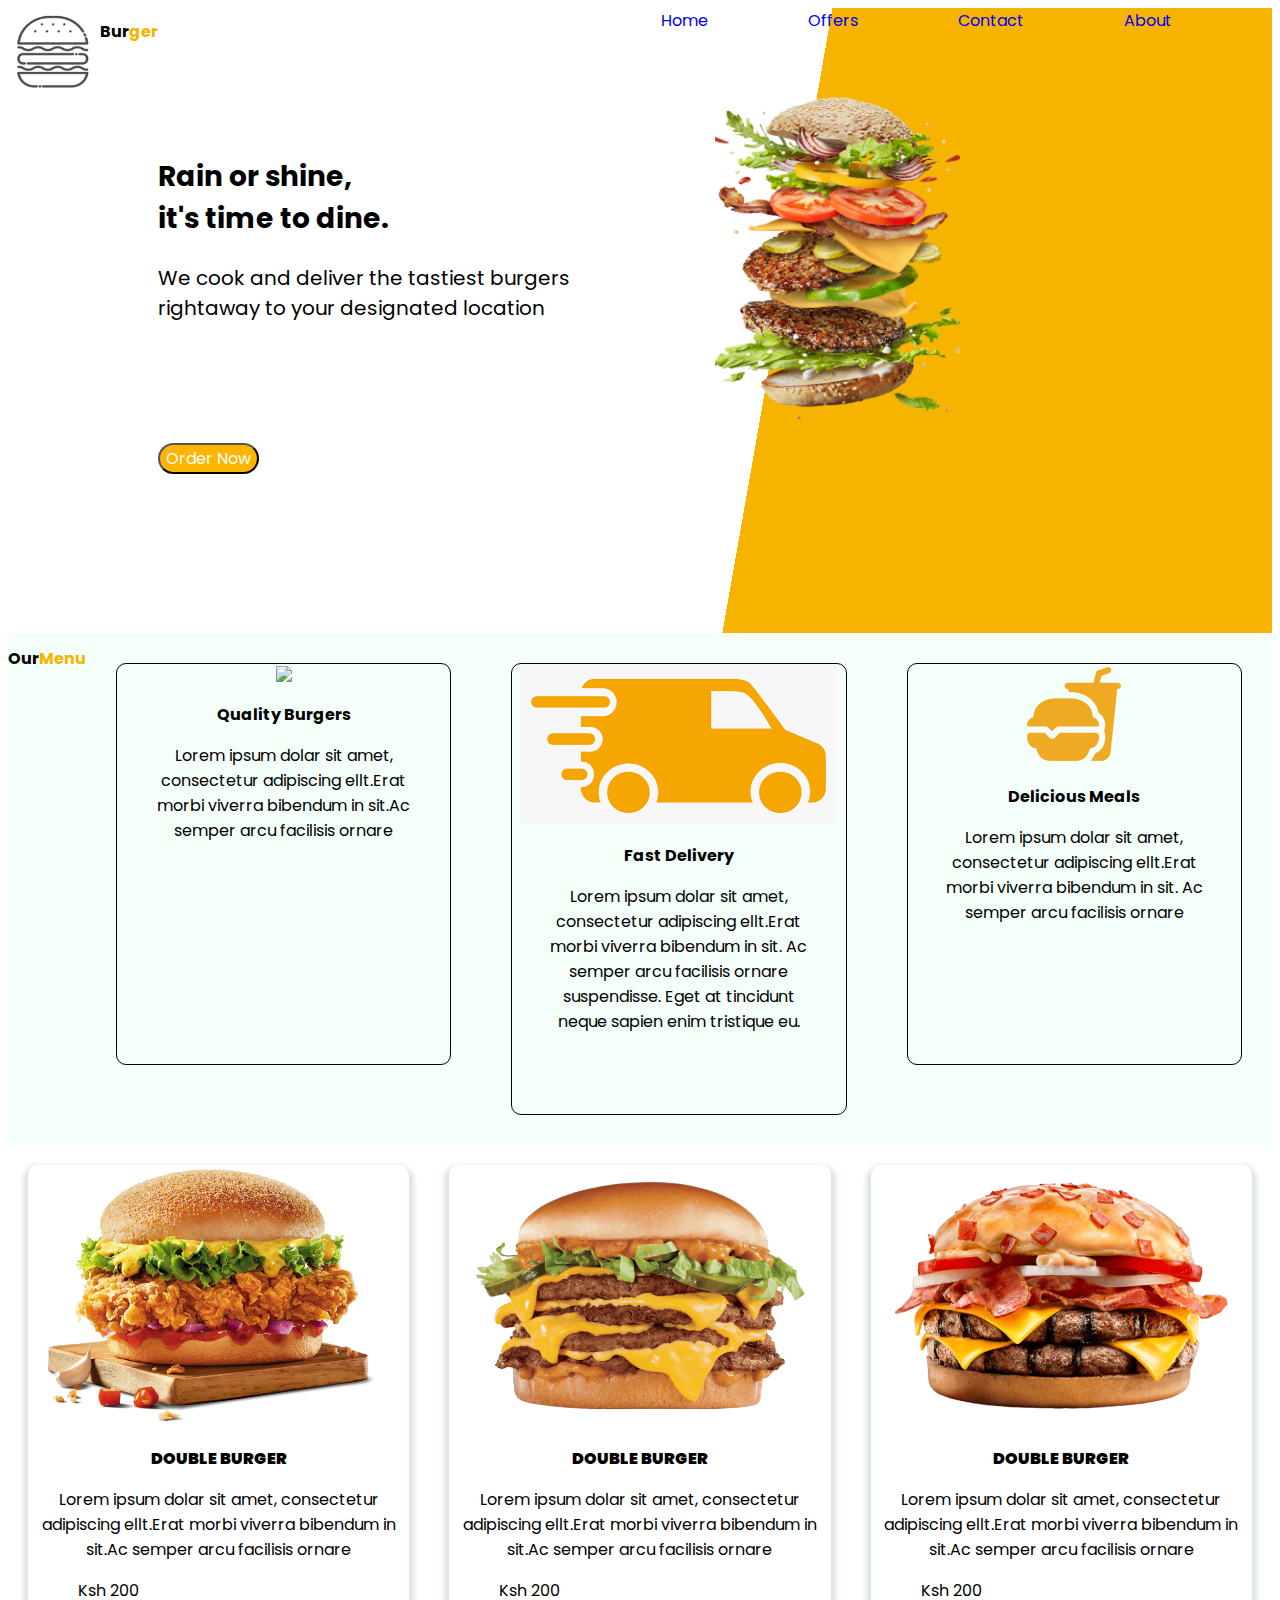
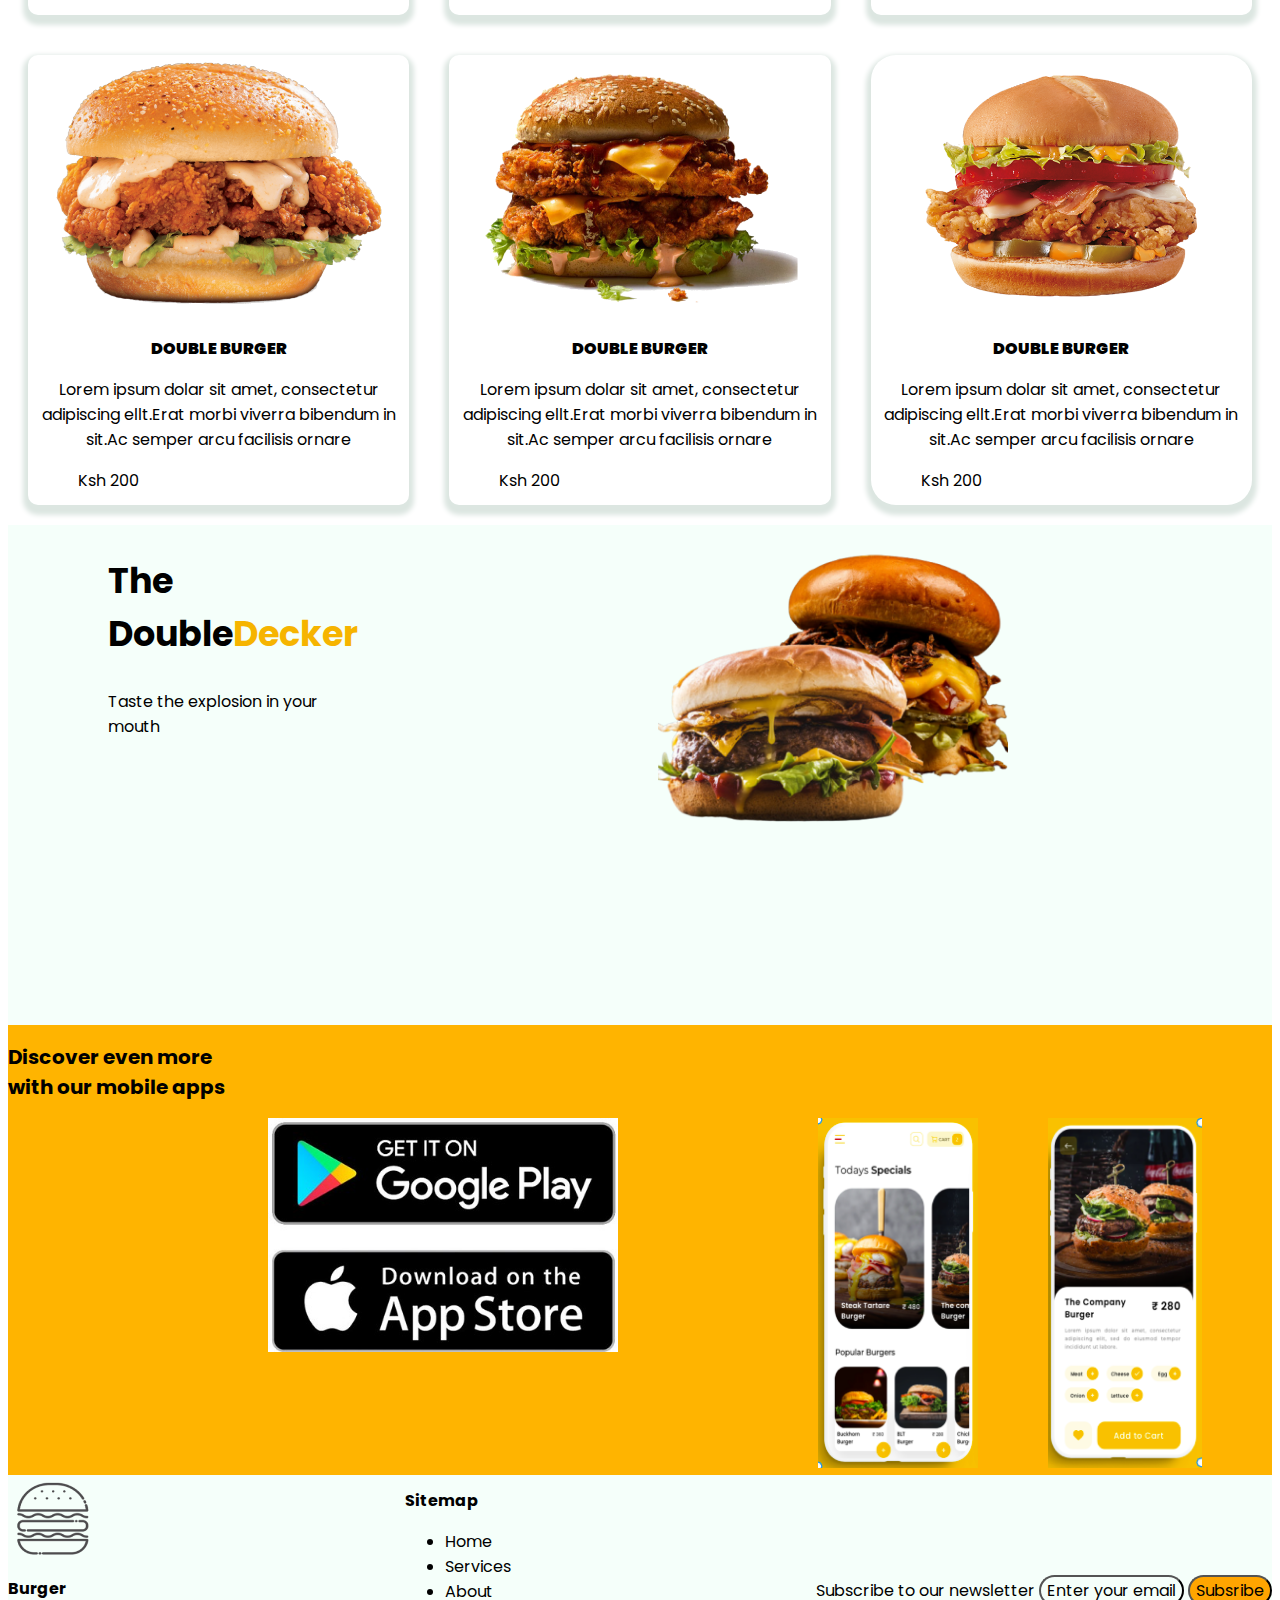
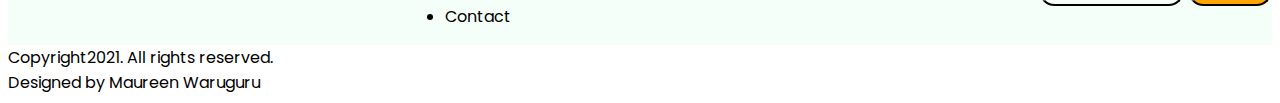
==== index.html @ 35b1e0d3 ""add staged changes"" ====
<!DOCTYPE html>
<html lang="en">
<head>
    <meta charset="UTF-8">
    <meta http-equiv="X-UA-Compatible" content="IE=edge">
    <meta name="viewport" content="width=device-width, initial-scale=1.0">
    <title>Burger Palace</title>
</head>
<body>
    <div class="color">
<header>
    <link rel="stylesheet" type="text/css" href="burgerplace.css">
<div class="logo">
<img src="logo.png">
<h1 class="edittext6">Bur<span class=class="edittext6" style="color: #F6B400;">ger</span></h1>
</h1>
</div>
<div class="navbar">
            <a href="#">Home</a>
            <a href="#">Offers</a> 
            <a href="#">Contact</a>
            <a href="#">About</a>
            </div>
        </header>
        <br>
        <div class="parent">
                <div class="first-child ";>
               <h2 class="edittext2"> Rain or shine,<br>it's time to dine.</h2>
            <p class="edittext3">
                We cook and deliver the tastiest burgers
                <br>
                rightaway to your designated location
            </p>
            <button class="Order1"><span style="color:white">Order Now</span></button>
        </div>
        <div class="burg1">
            <img src="[CITYPNG 1.png">
        </div>
    </div>
    </div>
        <!-- second section -->
        <div class="box">
            <div class="he1">
            <h2>Our<span style="color: #F6B400;">Menu</span>
                <h2 class="edittext6"></h2>
            </h2>
        </div>
            <div class="box1">
                <img src="inverted.png"
                width:50px>
                <h2>Quality Burgers</h2>
                <p>
                    Lorem ipsum dolar sit amet,<br>
                    consectetur adipiscing ellt.Erat<br>
                    morbi viverra bibendum in sit.Ac<br>
                    semper arcu facilisis ornare
                </p>
            </div>
            <div class="box2">
                <img src="van.png"
                max-width:50px>
                <h2>Fast Delivery</h2>
                <p>
                    Lorem ipsum dolar sit amet,<br>
                    consectetur adipiscing ellt.Erat<br>
                    morbi viverra bibendum in sit. Ac <br>
                    semper arcu facilisis ornare<br>
                    suspendisse. Eget at tincidunt<br>
                    neque sapien enim tristique eu.
                </p>
            </div>
            <div class="box3">
                <img src="fast food real.png">
                <h2>Delicious Meals</h2>
                <p>
                    Lorem ipsum dolar sit amet,<br>
                    consectetur adipiscing ellt.Erat<br>
                    morbi viverra bibendum in sit. Ac<br>
                    semper arcu facilisis ornare
                </p>
            </div>
        </div>
        <!-- menu -->
        <div class="first3">
            <div id="b1">
                <img src="SeekPng 2.png">
                <h2><strong>DOUBLE BURGER</strong></h2>
                <p>
                    Lorem ipsum dolar sit amet,
                    consectetur adipiscing ellt.Erat
                    morbi viverra bibendum in sit.Ac 
                    semper arcu facilisis ornare
                </p>
                <div class="desc1">
                    Ksh 200
                </div>
                <div class="desci1">
                </div>
            </div>
        <div id="b2">
            <img src="SeekPng 1.png">
            <h2><strong>DOUBLE BURGER</strong></h2>
            <p>
                Lorem ipsum dolar sit amet,
                consectetur adipiscing ellt.Erat
                morbi viverra bibendum in sit.Ac 
                semper arcu facilisis ornare
            </p>
            <div class="desc1">
                Ksh 200
            </div>
            <div class="desci1">
            </div>
        </div>
        <div id="b3">
            <img src="SeekPng 3.png">
            <h2><strong>DOUBLE BURGER</strong></h2>
            <p>
                Lorem ipsum dolar sit amet,
                    consectetur adipiscing ellt.Erat
                    morbi viverra bibendum in sit.Ac 
                    semper arcu facilisis ornare
            </p>
            <div class="desc1">
                Ksh 200
            </div>
            <div class="desci1">
            </div>
        </div>
        </div>
        <div class="last3">
        <div id="b4">
            <img src="SeekPng 4.png">
            <h2><strong>DOUBLE BURGER</strong></h2>
            <p>
                Lorem ipsum dolar sit amet,
                    consectetur adipiscing ellt.Erat
                    morbi viverra bibendum in sit.Ac 
                    semper arcu facilisis ornare
            </p>
            <div class="desc1">
                Ksh 200
            </div>
            <div class="desci1">
            </div>
        </div>
        <div id="b5">
            <!-- double decker -->
            <img src="SeekPng 5.png">
            <h2><strong>DOUBLE BURGER</strong></h2>
            <p>
                Lorem ipsum dolar sit amet,
                    consectetur adipiscing ellt.Erat
                    morbi viverra bibendum in sit.Ac 
                    semper arcu facilisis ornare
            </p>
            <div class="desc1">
                Ksh 200
            </div>
            <div class="desci1">
            </div>
        </div>
        <div id="b6">
            <img src="SeekPng 6.png">
            <h2><strong>DOUBLE BURGER</strong></h2>
            <p>
                Lorem ipsum dolar sit amet,
                    consectetur adipiscing ellt.Erat
                    morbi viverra bibendum in sit.Ac 
                    semper arcu facilisis ornare
            </p>
            <div class="desc1">
                Ksh 200
            </div>
            <div class="desci1">
            </div>
        </div>
        </div>
        <div class="menu2">
            <div class="text5">
            <h2 class="edittext">The Double<span class="edittext"style="color:#F6B400">Decker</span></h2>
            <p>
                Taste the explosion in your mouth
                
            </p>
        </div>
            <div class="dburg">
            <img src="double burger.png">
        </div>
        </div>
        <!-- socialmedia -->
        <div class="smedia">
            <div class="text1">
                <h2 class="edittext4">Discover even more 
            <br> 
                with our mobile apps
            </h2class>
        </div>
        <div class="photos">
            <div id="app1">
            <img src="appstore.jpg">
            </div>
            <div id="mobile1">
            <img src="mobile1.png">
        </div>
        <div id="mobile2">
            <img src="mobile2.png">
        </div>
        </div>
        </div>
        <div class="information">
            <div class="logom">
                    <img src="logo.png">
                    <h2>Bur<span>ger</span></h2>
                </div>
                    <div class=Sitemap>
                    <h2>Sitemap</h2>
                    <ul>
                    <li>Home</li>
                    <li>Services</li>
                    <li>About</li>
                    <li>Contact</li>
                </ul>
            </div>
            <div class="letter">
                Subscribe to our newsletter
                    <button style="background-color:inherit;"> Enter your email</button>
                    <button style="background-color: orange;"> Subsribe</button>
                </a>
            </div>
        </div>
        <footer>
            <div class="footer">
            <div class="copy">
                <p1>  Copyright2021. All rights reserved.</p1></div>
                <div class="name"> Designed by Maureen Waruguru</div>
            </div>       
        </footer>
        </body>
</html>
---- burgerplace.css ----
@import url('https://fonts.googleapis.com/css2?family=Poppins:wght@300;400&display=swap');
*{
    font-family: 'Poppins', sans-serif;
    font-size: medium;
    @media screen {
        min-width: 800pxstaged changes;
        
    }
}
.color{
    background:linear-gradient(100deg,white 60%,#F6B400 50%);
}
.logo{
    float:left;
    display:flex;
}
.navbar{
    display: flex;
    float: right;
}
.navbar a{
    margin-right: 100px;
    text-decoration: none;
}
.parent{
display: flex;
height: 600px;
}
.first-child{
    float:left;
    padding-top: 100px;
    width:50%;
    clear: both;
}
.burg1{
    float: right;
    clear:both;
    height: 300px;
    padding-top: 50px;
}
img{
        max-height: 350px;
        max-width: 350px;
}
button{
    border-radius: 25px;
    background-color: #FFB400;
    align-self: flex-end;
    margin-top: 100px;
}
.box{
    width:100%;
    display:flex;
    text-align: center;
    float: left;
    background-color: #f5fffa;
    height: auto;
    justify-content: center;
    justify-content: space-between;
}
.he1{
    justify-content: center;
}
.box1{
    margin: 30px;
    width:350px;
    height:400px;
    align-items: center;
    justify-content: center;
    border-radius: 10px;
    border-width: thin;
    border-style: solid;
}
.box2{
    margin: 30px;
    width:350px;
    height:450px;
    align-items: center;
    justify-content: center;
    border-radius: 10px;
    border-width: thin;
    border-style: solid;
}
.box3{
    margin: 30px;
    width:350px;
    height:400px;
    align-items: center;
    justify-content: center;
    border-radius: 10px;
    border-width: thin;
    border-style: solid;
}
.first3{
    display: flex;
    float:left;
}
.desc1{
    float: left;
    padding-left:50px;
}
#b1{
    text-align: center;
    margin:20px;
    width:33.33%;
    height:450px;
    align-items: center;
    border-radius: 10px;
    box-shadow: 0px 5px 5px 5px #dce6e1; 
}
#b2{
    text-align: center;
    margin:20px;
    width:33.33%;
    height:450px;
    align-items: center;
    border-radius: 10px;
    box-shadow: 0px 5px 5px 5px #dce6e1; 
}
#b3{
    text-align: center;
    margin:20px;
    width:33.33%;
    height:450px;
    align-items: center;
    border-radius: 10px;
    box-shadow: 0px 5px 5px 5px #dce6e1; 
}
.last3{
    display: flex;
    float:left;
}
#b4{
    text-align: center;
    margin:20px;
    width:33.33%;
    height:450px;
    align-items: center;
    border-radius: 10px;
    box-shadow: 0px 5px 5px 5px #dce6e1; 
}
#b5{
    text-align: center;
    margin:20px;
    width:33.33%;
    height:450px;
    align-items: center;
    border-radius: 10px;
    box-shadow: 0px 5px 5px 5px #dce6e1; 
}
#b6{
    text-align: center;
    margin:20px;
    width:33.33%;
    height: 450px;
    align-items: center;
    border-radius: 25px;
    box-shadow: 0px 5px 5px 5px #dce6e1; 
}
.menu2{
background-color: #f5fffa;
padding-right: 100%;
display: flex;
height:500px;
}
.text5{
    display: block;
    float:left;
    padding-left: 100px;
}
.dburg{
    float:right;
    padding-left: 300px;
}
.smedia{
    font-weight: bolder;
    background-color: #FFB400;
    float:left;
    width: 100%;
}
.text1{
    width:100%;
}
.photos{
    float:right;
    padding-left: 100px;
    display:flex;
}
#mobile1{
    padding-right: 70px;
    padding-left: 200px;
}
#mobile2{
    padding-right: 70px;
}
.information{
    display: flex;
    width:100%;
    justify-content:space-between;
    background-color: #f5fffa;
}
.copy{
    flex-flow: row;
    justify-content:space-between;
}
.edittext{
    font-size: 35px;

}
.edittext2{
    font-size: 28px;

}
.edittext3{
    font-size: 20px;

}
.edittext4{
    font-size:20px;
    text-align: justify;
}
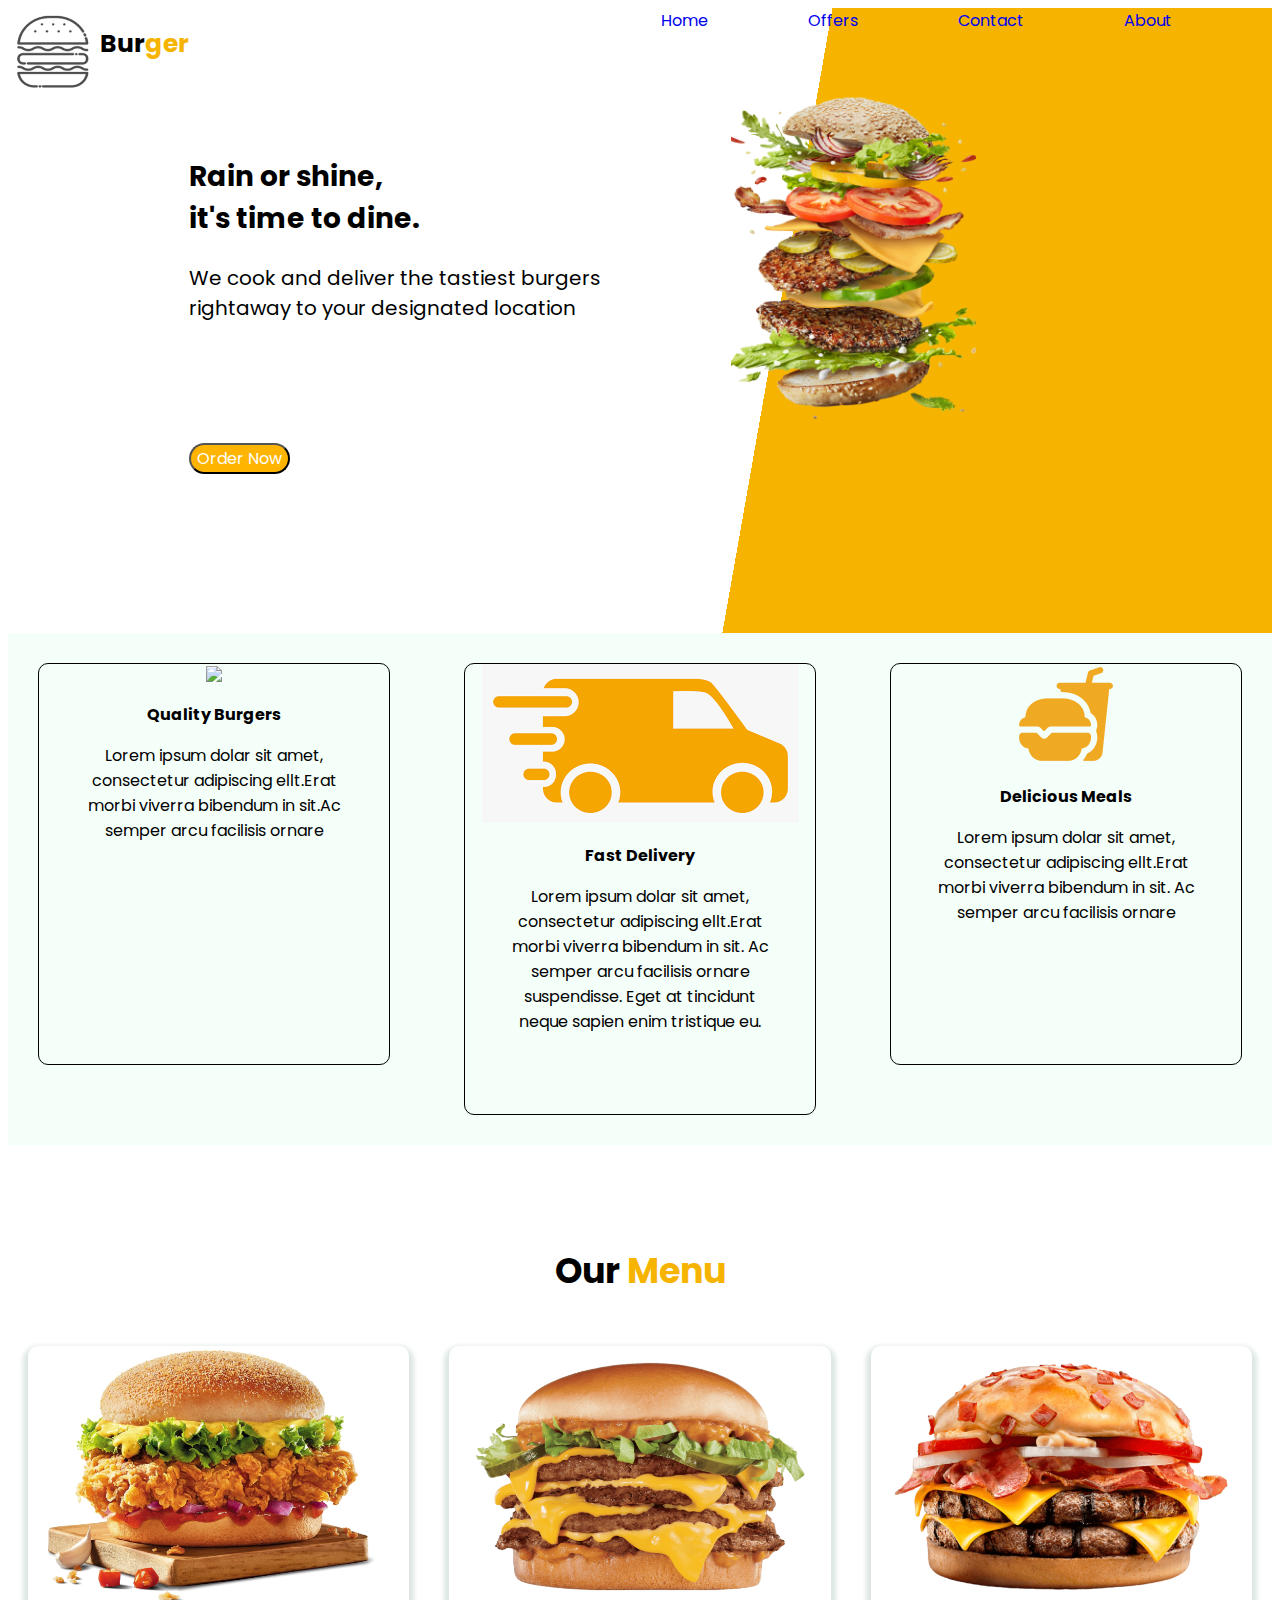
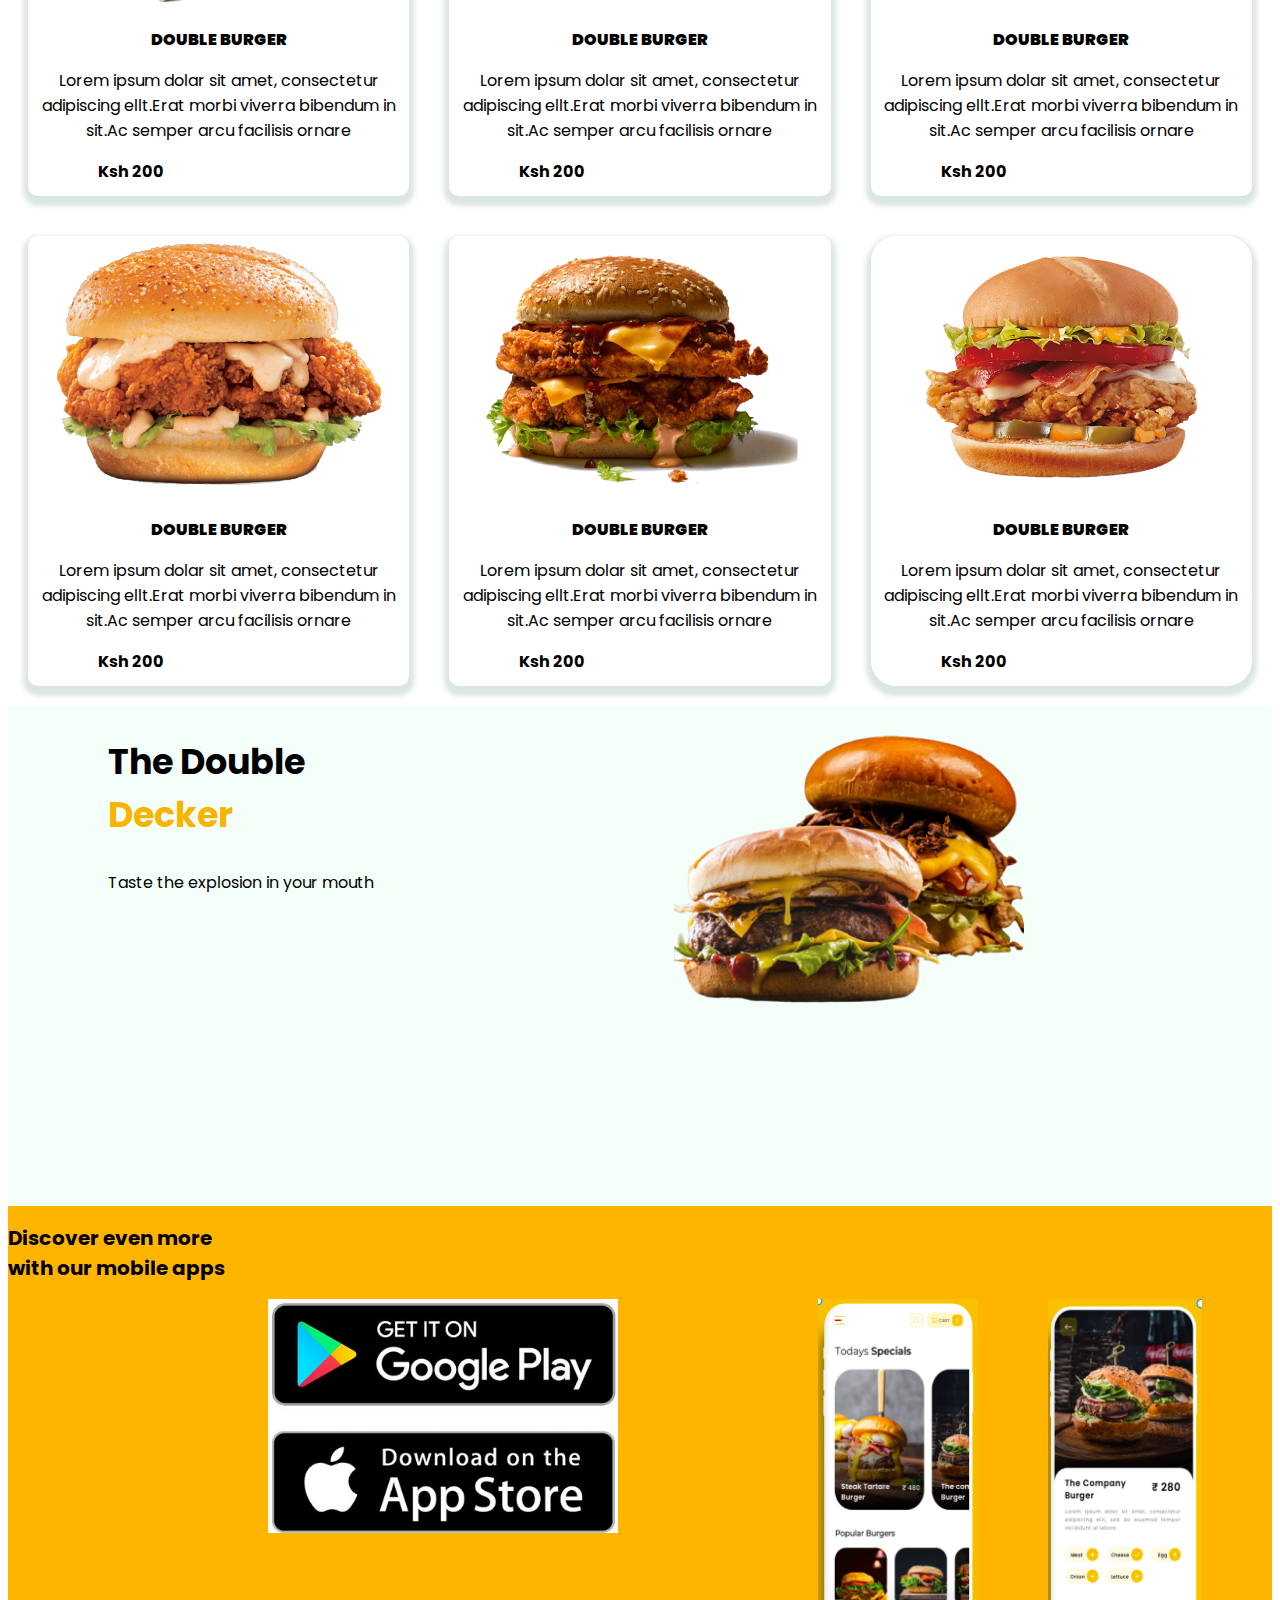
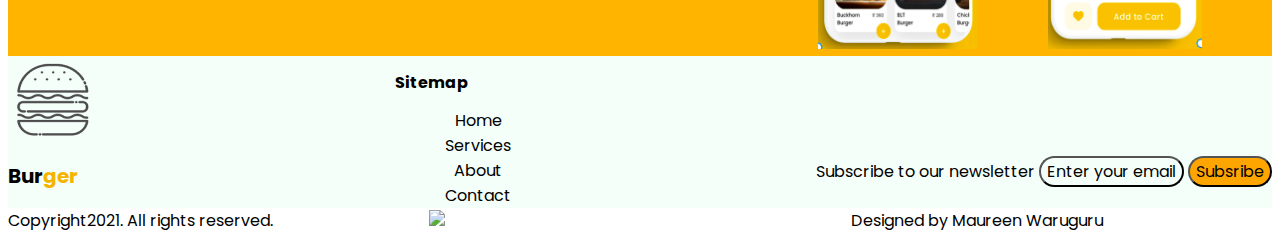
==== commit 67d1d8c7: ""add staged changes on index.html"" ====
--- a/index.html
+++ b/index.html
@@ -12,8 +12,7 @@
     <link rel="stylesheet" type="text/css" href="burgerplace.css">
 <div class="logo">
 <img src="logo.png">
-<h1 class="edittext6">Bur<span class=class="edittext6" style="color: #F6B400;">ger</span></h1>
-</h1>
+<h1 class = "edittext5">Bur<span class="edittext5" style="color: #F6B400;">ger</span></i></h1>
 </div>
 <div class="navbar">
             <a href="#">Home</a>
@@ -40,11 +39,6 @@
     </div>
         <!-- second section -->
         <div class="box">
-            <div class="he1">
-            <h2>Our<span style="color: #F6B400;">Menu</span>
-                <h2 class="edittext6"></h2>
-            </h2>
-        </div>
             <div class="box1">
                 <img src="inverted.png"
                 width:50px>
@@ -81,6 +75,10 @@
             </div>
         </div>
         <!-- menu -->
+        <div class="menu10">
+        <div class="he1">
+            <h2 class="edittext">Our<span class="edittext" style="color: #F6B400;"> Menu </span></h2>
+        </div>
         <div class="first3">
             <div id="b1">
                 <img src="SeekPng 2.png">
@@ -91,9 +89,7 @@
                     morbi viverra bibendum in sit.Ac 
                     semper arcu facilisis ornare
                 </p>
-                <div class="desc1">
-                    Ksh 200
-                </div>
+                <div class="desc1"><strong>Ksh  200</strong></div>
                 <div class="desci1">
                 </div>
             </div>
@@ -106,9 +102,7 @@
                 morbi viverra bibendum in sit.Ac 
                 semper arcu facilisis ornare
             </p>
-            <div class="desc1">
-                Ksh 200
-            </div>
+            <div class="desc1"><strong>Ksh  200</strong></div>
             <div class="desci1">
             </div>
         </div>
@@ -121,9 +115,7 @@
                     morbi viverra bibendum in sit.Ac 
                     semper arcu facilisis ornare
             </p>
-            <div class="desc1">
-                Ksh 200
-            </div>
+            <div class="desc1"><strong>Ksh  200</strong></div>
             <div class="desci1">
             </div>
         </div>
@@ -138,9 +130,7 @@
                     morbi viverra bibendum in sit.Ac 
                     semper arcu facilisis ornare
             </p>
-            <div class="desc1">
-                Ksh 200
-            </div>
+            <div class="desc1"><strong>Ksh  200</strong></div>
             <div class="desci1">
             </div>
         </div>
@@ -154,9 +144,7 @@
                     morbi viverra bibendum in sit.Ac 
                     semper arcu facilisis ornare
             </p>
-            <div class="desc1">
-                Ksh 200
-            </div>
+            <div class="desc1"><strong>Ksh  200</strong></div>
             <div class="desci1">
             </div>
         </div>
@@ -169,16 +157,15 @@
                     morbi viverra bibendum in sit.Ac 
                     semper arcu facilisis ornare
             </p>
-            <div class="desc1">
-                Ksh 200
-            </div>
-            <div class="desci1">
-            </div>
-        </div>
-        </div>
+            <div class="desc1"><strong>Ksh  200</strong></div>
+            <div class="desci1">
+            </div>
+        </div>
+        </div>
+    </div>
         <div class="menu2">
             <div class="text5">
-            <h2 class="edittext">The Double<span class="edittext"style="color:#F6B400">Decker</span></h2>
+            <h2 class="edittext">The Double<span class="edittext"style="color:#F6B400"><br>Decker</span></h2>
             <p>
                 Taste the explosion in your mouth
                 
@@ -211,11 +198,11 @@
         <div class="information">
             <div class="logom">
                     <img src="logo.png">
-                    <h2>Bur<span>ger</span></h2>
+                    <h2 class="edittext6">Bur<span class="edittext6" style="color: #F6B400;">ger</span></h2>
                 </div>
-                    <div class=Sitemap>
+                <div class="Sitemap">
                     <h2>Sitemap</h2>
-                    <ul>
+                <ul>
                     <li>Home</li>
                     <li>Services</li>
                     <li>About</li>
@@ -224,15 +211,15 @@
             </div>
             <div class="letter">
                 Subscribe to our newsletter
-                    <button style="background-color:inherit;"> Enter your email</button>
-                    <button style="background-color: orange;"> Subsribe</button>
-                </a>
+                    <button style="background-color:inherit;">Enter your email</button>
+                    <button style="background-color: orange;">Subsribe</button>
             </div>
         </div>
         <footer>
-            <div class="footer">
-            <div class="copy">
-                <p1>  Copyright2021. All rights reserved.</p1></div>
+                <p1 class="right">  Copyright2021. All rights reserved.</p1>
+                <div class="icn1">
+                    <img src="pict2.png">
+                </div>
                 <div class="name"> Designed by Maureen Waruguru</div>
             </div>       
         </footer>
--- a/burgerplace.css
+++ b/burgerplace.css
@@ -2,10 +2,6 @@
 *{
     font-family: 'Poppins', sans-serif;
     font-size: medium;
-    @media screen {
-        min-width: 800pxstaged changes;
-        
-    }
 }
 .color{
     background:linear-gradient(100deg,white 60%,#F6B400 50%);
@@ -58,9 +54,6 @@
     justify-content: center;
     justify-content: space-between;
 }
-.he1{
-    justify-content: center;
-}
 .box1{
     margin: 30px;
     width:350px;
@@ -91,13 +84,21 @@
     border-width: thin;
     border-style: solid;
 }
+.he1{
+    width: 100%;
+    text-align: center;
+    text-decoration-line:none;
+    border-bottom: 4px #FFB400;
+    padding-top:70px;
+    clear: both;
+}
 .first3{
     display: flex;
     float:left;
 }
 .desc1{
     float: left;
-    padding-left:50px;
+    padding-left: 70px;
 }
 #b1{
     text-align: center;
@@ -159,7 +160,7 @@
 }
 .menu2{
 background-color: #f5fffa;
-padding-right: 100%;
+width: 100%;
 display: flex;
 height:500px;
 }
@@ -195,13 +196,35 @@
 }
 .information{
     display: flex;
+    margin: auto;
     width:100%;
     justify-content:space-between;
     background-color: #f5fffa;
 }
-.copy{
-    flex-flow: row;
-    justify-content:space-between;
+ul li{
+    list-style-type: none;
+}
+footer{
+    display: flex;
+    background-color: white;
+}
+p1{
+    width: 33.33%;
+}
+ul{
+    position: relative;
+  display:block;
+  text-align:center;
+  margin:0 10px;
+  box-sizing: border-box;
+  text-decoration:none;
+}
+name{
+    width: 33.33%;
+}
+.icn1{
+   width: 33.33%;
+   max-height: 1%;
 }
 .edittext{
     font-size: 35px;
@@ -218,4 +241,10 @@
 .edittext4{
     font-size:20px;
     text-align: justify;
+}
+.edittext5{
+    font-size:25px;
+}
+.edittext6{
+    font-size: 20px;
 }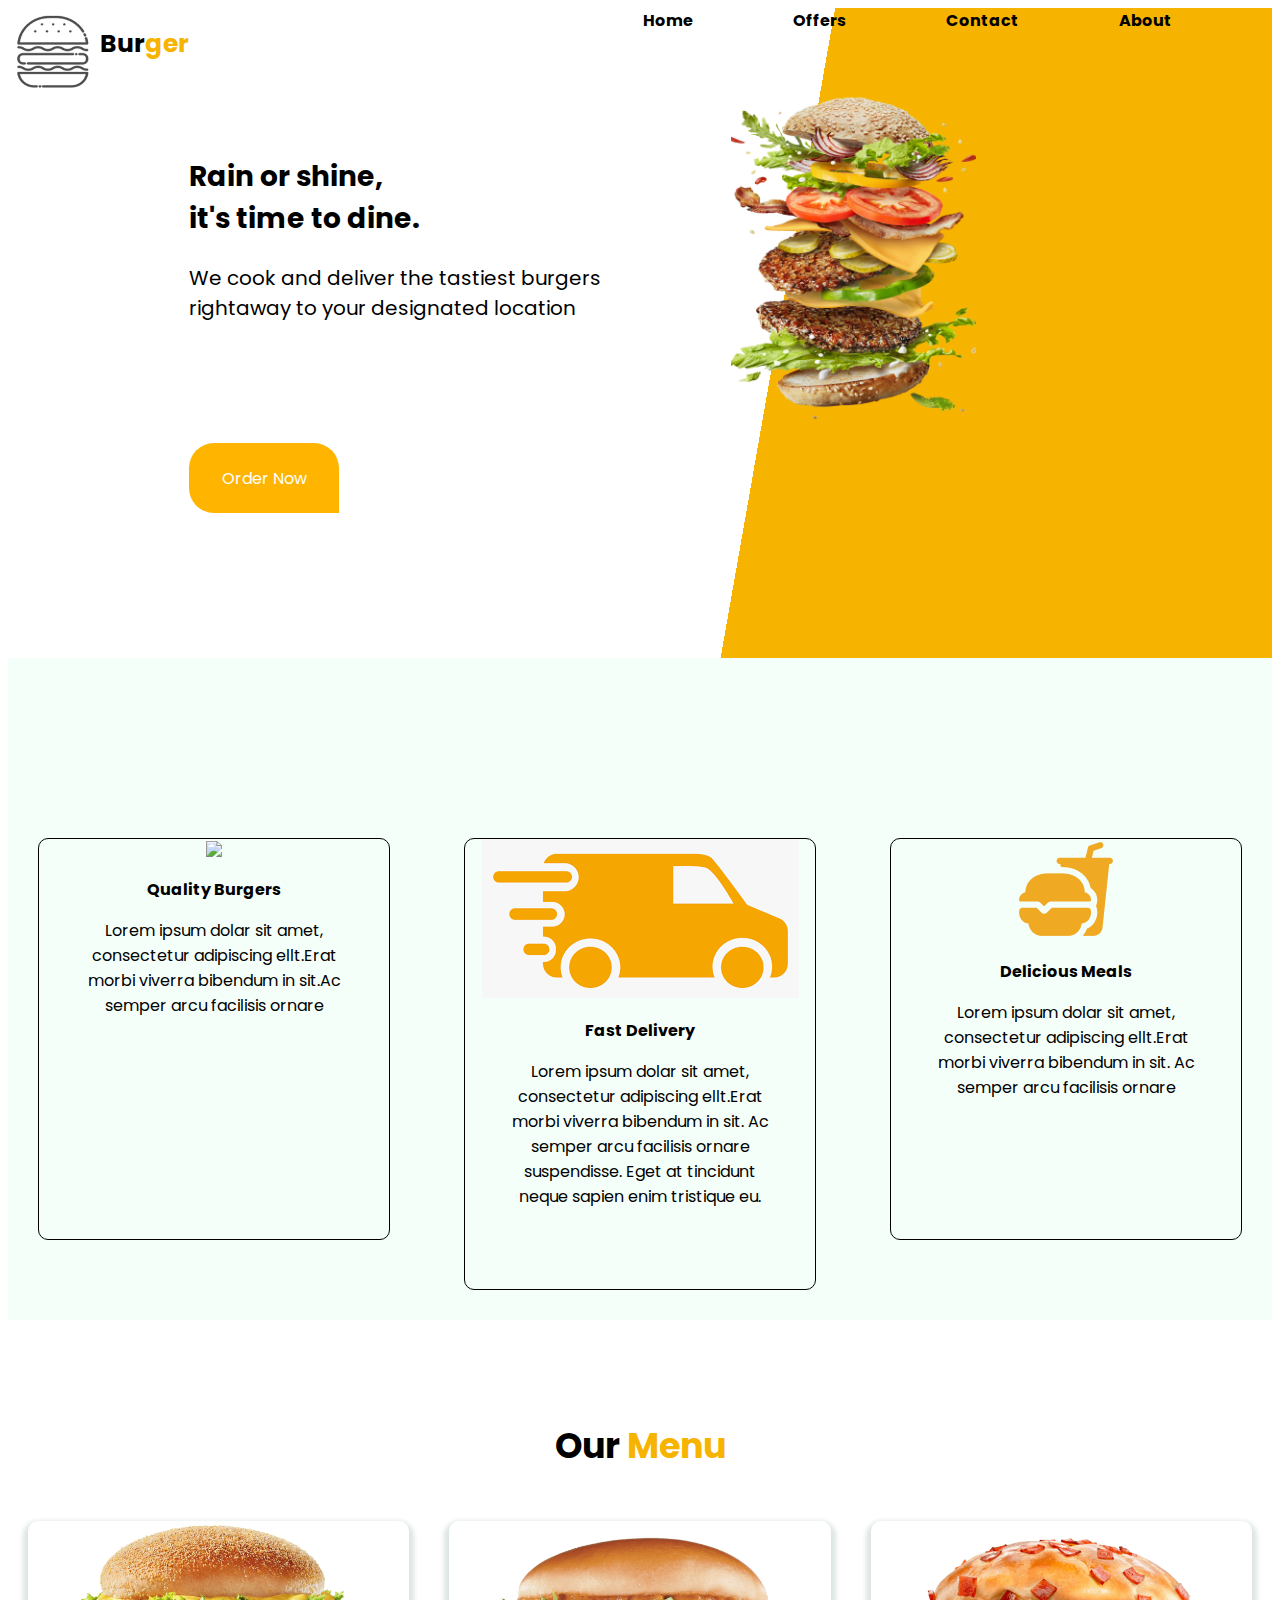
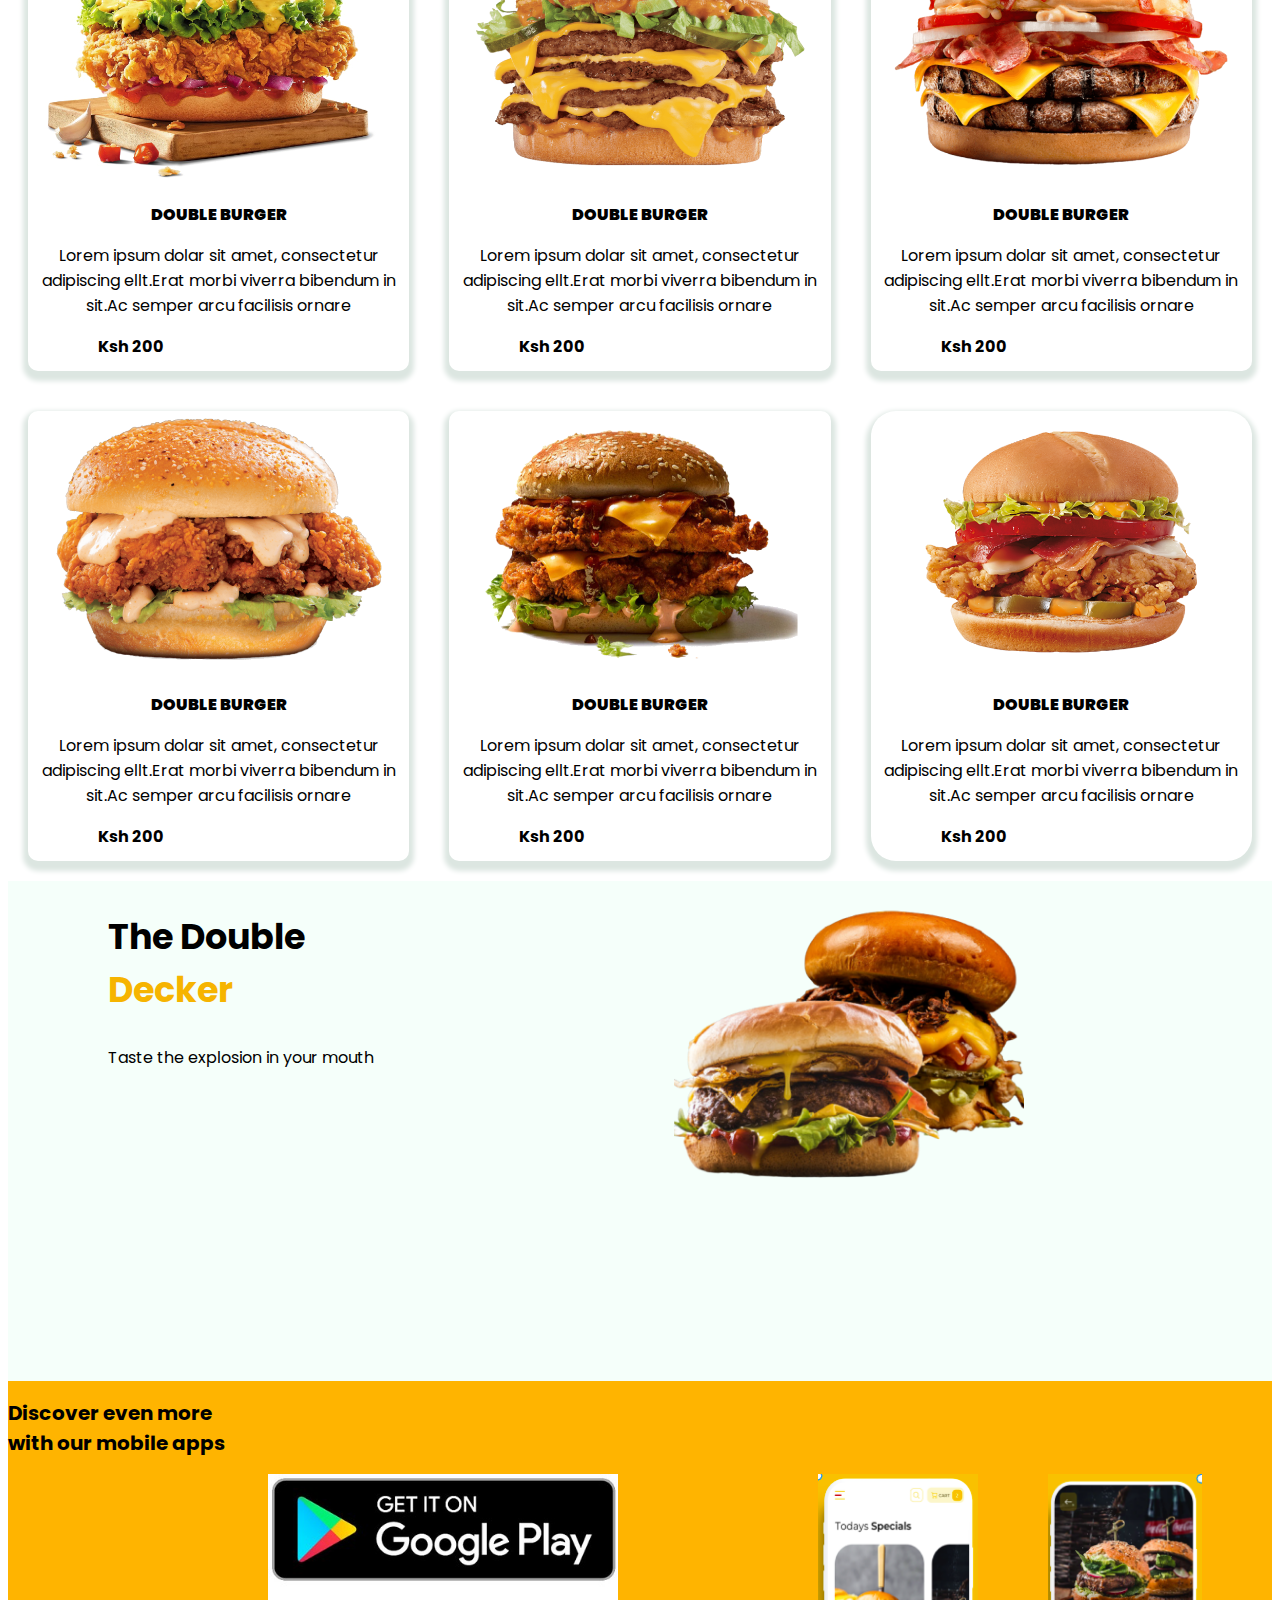
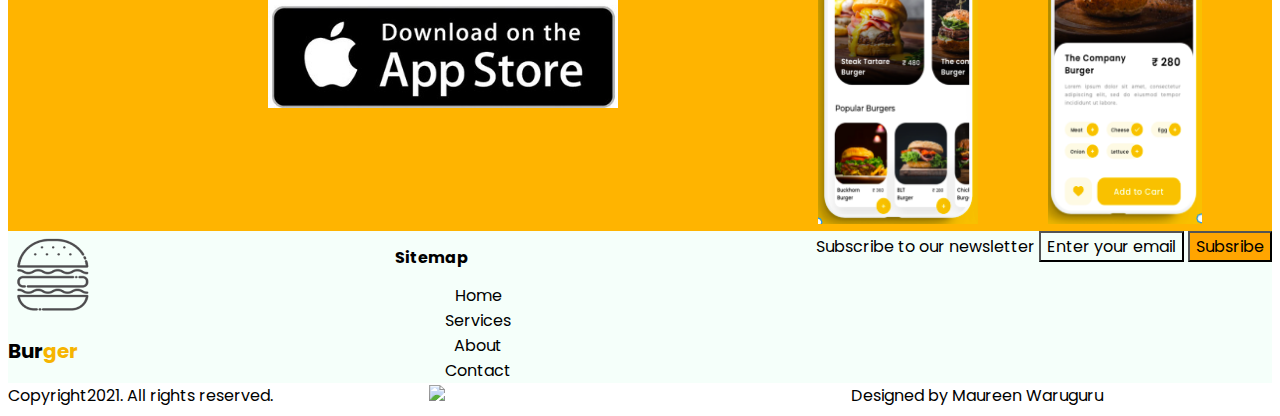
==== commit c72b8f89: ""add changes in index.html"" ====
--- a/index.html
+++ b/index.html
@@ -211,8 +211,8 @@
             </div>
             <div class="letter">
                 Subscribe to our newsletter
-                    <button style="background-color:inherit;">Enter your email</button>
-                    <button style="background-color: orange;">Subsribe</button>
+                    <button class="letter1" style="background-color:inherit;">Enter your email</button>
+                    <button class="letter2" style="background-color: orange;">Subsribe</button>
             </div>
         </div>
         <footer>
--- a/burgerplace.css
+++ b/burgerplace.css
@@ -5,6 +5,7 @@
 }
 .color{
     background:linear-gradient(100deg,white 60%,#F6B400 50%);
+    height: 650px;
 }
 .logo{
     float:left;
@@ -17,6 +18,8 @@
 .navbar a{
     margin-right: 100px;
     text-decoration: none;
+    color: black;
+    font-weight: bold;
 }
 .parent{
 display: flex;
@@ -38,11 +41,13 @@
         max-height: 350px;
         max-width: 350px;
 }
-button{
-    border-radius: 25px;
+.Order1{
+    border-radius: 25px 25px 0px 25px;
     background-color: #FFB400;
-    align-self: flex-end;
     margin-top: 100px;
+    border: transparent;
+    height: 70px;
+    width: 150px;
 }
 .box{
     width:100%;
@@ -53,6 +58,7 @@
     height: auto;
     justify-content: center;
     justify-content: space-between;
+    padding-top: 150px;
 }
 .box1{
     margin: 30px;
@@ -90,6 +96,10 @@
     text-decoration-line:none;
     border-bottom: 4px #FFB400;
     padding-top:70px;
+    clear: both;
+}
+.menu10{
+    padding-bottom: 150px;
     clear: both;
 }
 .first3{
@@ -247,4 +257,7 @@
 }
 .edittext6{
     font-size: 20px;
+}
+.letter2{
+    background-color: #FFB400;
 }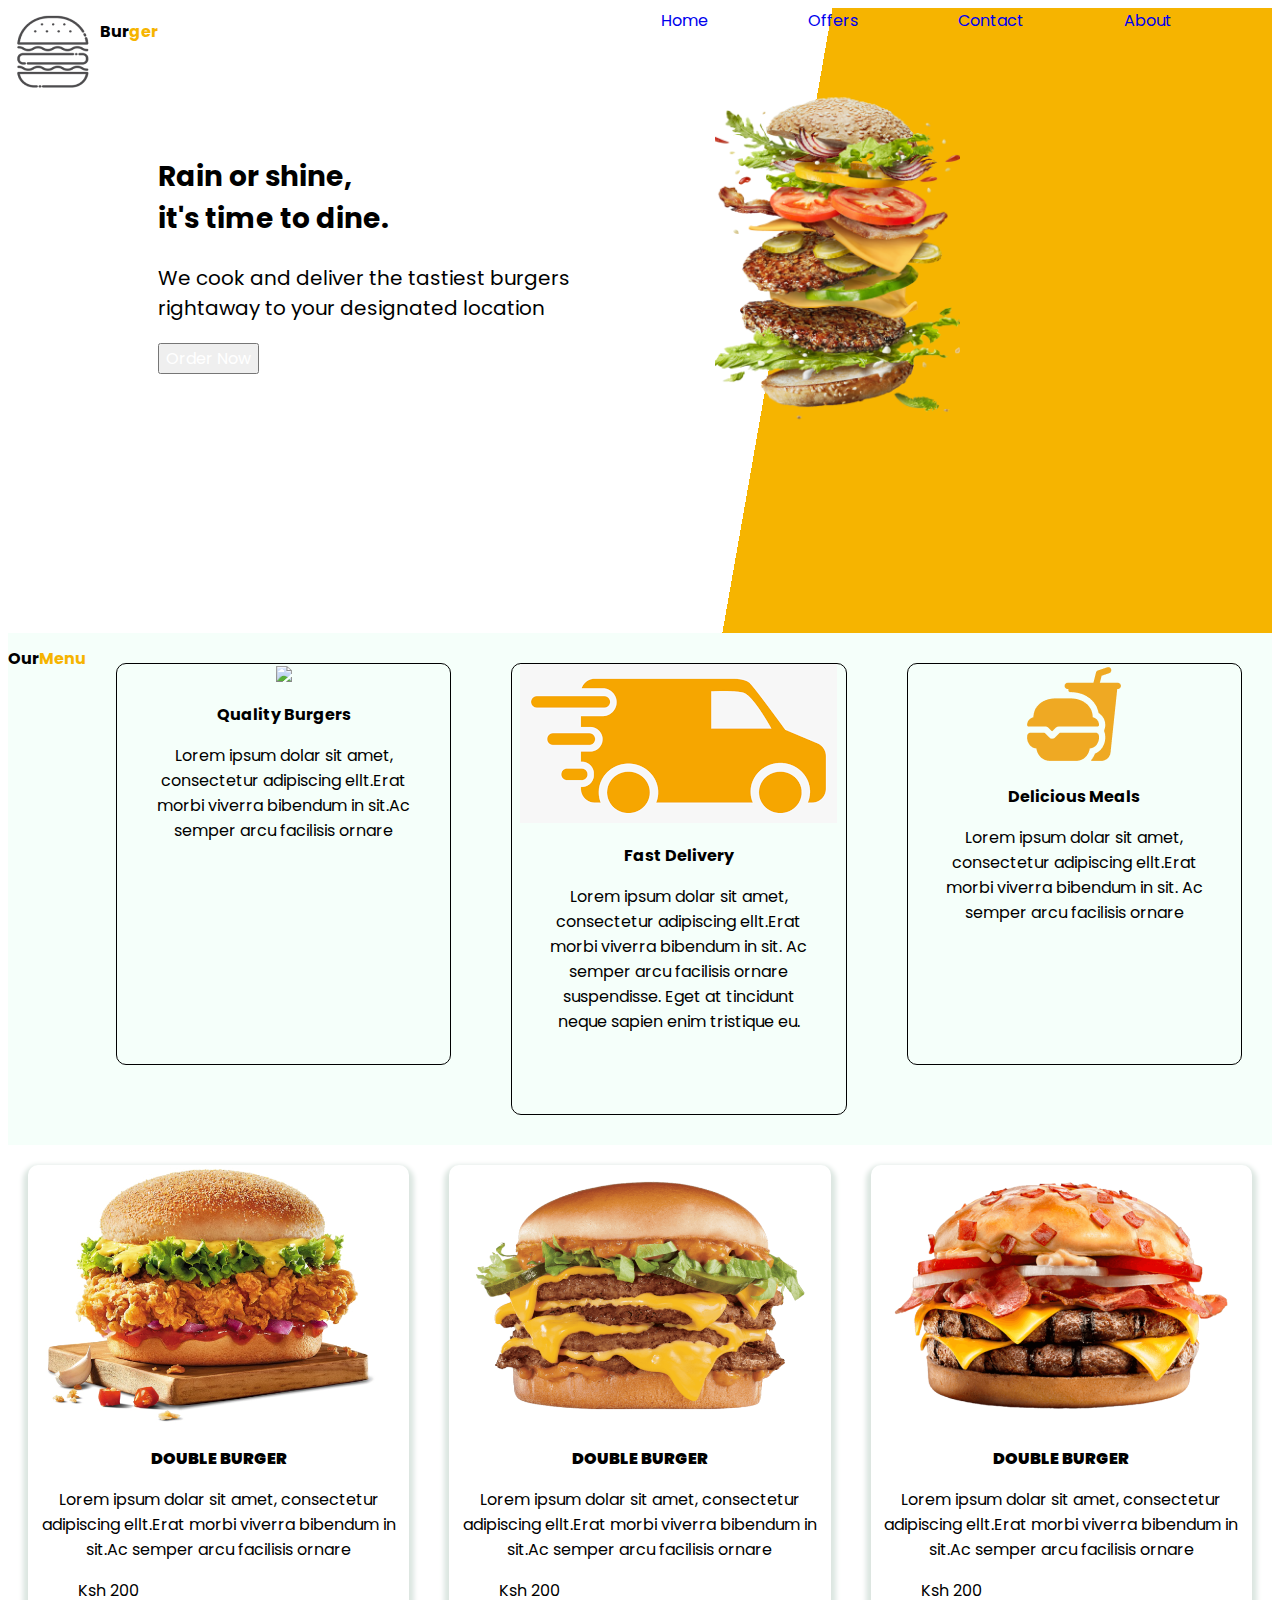
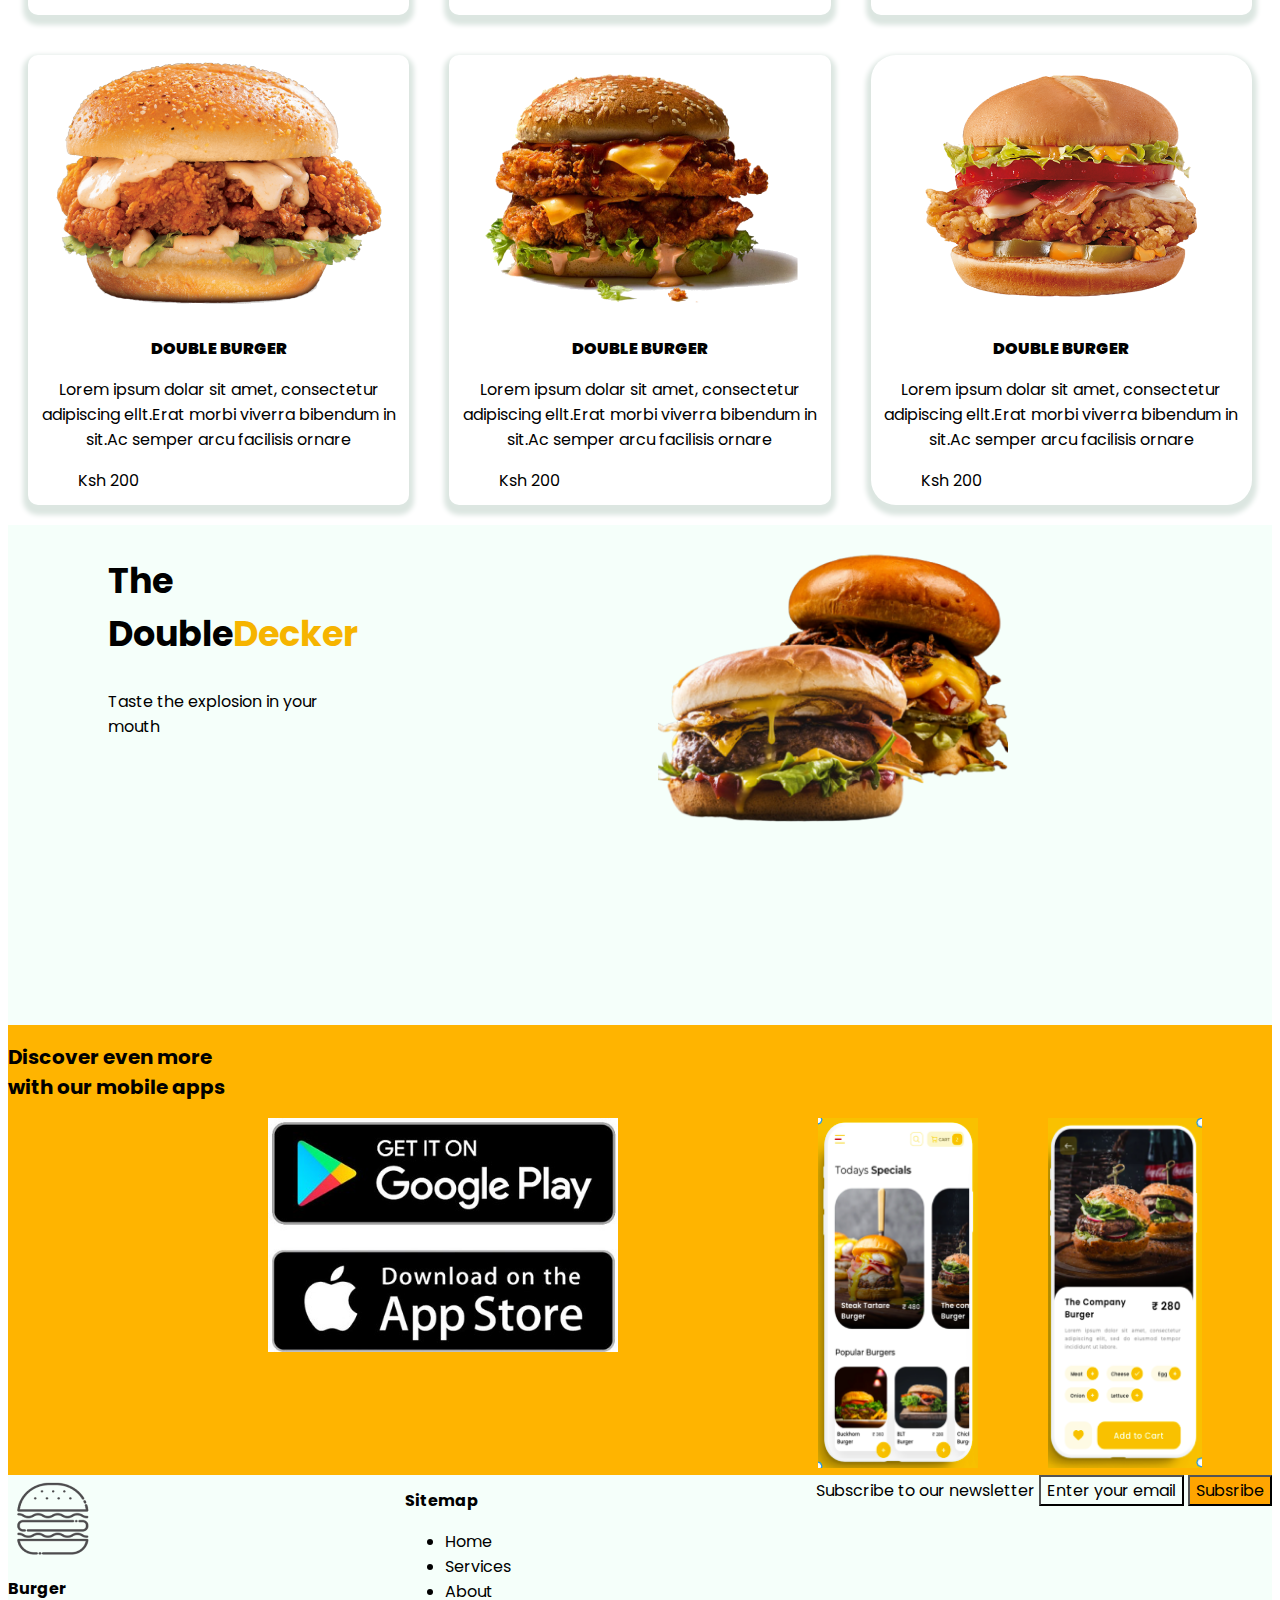
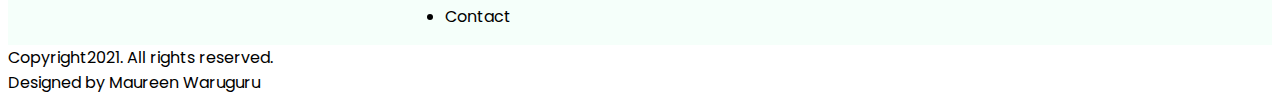
==== commit 0d5d61eb: ""add staged changes"" ====
--- a/index.html
+++ b/index.html
@@ -12,7 +12,8 @@
     <link rel="stylesheet" type="text/css" href="burgerplace.css">
 <div class="logo">
 <img src="logo.png">
-<h1 class = "edittext5">Bur<span class="edittext5" style="color: #F6B400;">ger</span></i></h1>
+<h1 class="edittext6">Bur<span class=class="edittext6" style="color: #F6B400;">ger</span></h1>
+</h1>
 </div>
 <div class="navbar">
             <a href="#">Home</a>
@@ -39,6 +40,11 @@
     </div>
         <!-- second section -->
         <div class="box">
+            <div class="he1">
+            <h2>Our<span style="color: #F6B400;">Menu</span>
+                <h2 class="edittext6"></h2>
+            </h2>
+        </div>
             <div class="box1">
                 <img src="inverted.png"
                 width:50px>
@@ -75,10 +81,6 @@
             </div>
         </div>
         <!-- menu -->
-        <div class="menu10">
-        <div class="he1">
-            <h2 class="edittext">Our<span class="edittext" style="color: #F6B400;"> Menu </span></h2>
-        </div>
         <div class="first3">
             <div id="b1">
                 <img src="SeekPng 2.png">
@@ -89,7 +91,9 @@
                     morbi viverra bibendum in sit.Ac 
                     semper arcu facilisis ornare
                 </p>
-                <div class="desc1"><strong>Ksh  200</strong></div>
+                <div class="desc1">
+                    Ksh 200
+                </div>
                 <div class="desci1">
                 </div>
             </div>
@@ -102,7 +106,9 @@
                 morbi viverra bibendum in sit.Ac 
                 semper arcu facilisis ornare
             </p>
-            <div class="desc1"><strong>Ksh  200</strong></div>
+            <div class="desc1">
+                Ksh 200
+            </div>
             <div class="desci1">
             </div>
         </div>
@@ -115,7 +121,9 @@
                     morbi viverra bibendum in sit.Ac 
                     semper arcu facilisis ornare
             </p>
-            <div class="desc1"><strong>Ksh  200</strong></div>
+            <div class="desc1">
+                Ksh 200
+            </div>
             <div class="desci1">
             </div>
         </div>
@@ -130,7 +138,9 @@
                     morbi viverra bibendum in sit.Ac 
                     semper arcu facilisis ornare
             </p>
-            <div class="desc1"><strong>Ksh  200</strong></div>
+            <div class="desc1">
+                Ksh 200
+            </div>
             <div class="desci1">
             </div>
         </div>
@@ -144,7 +154,9 @@
                     morbi viverra bibendum in sit.Ac 
                     semper arcu facilisis ornare
             </p>
-            <div class="desc1"><strong>Ksh  200</strong></div>
+            <div class="desc1">
+                Ksh 200
+            </div>
             <div class="desci1">
             </div>
         </div>
@@ -157,15 +169,16 @@
                     morbi viverra bibendum in sit.Ac 
                     semper arcu facilisis ornare
             </p>
-            <div class="desc1"><strong>Ksh  200</strong></div>
-            <div class="desci1">
-            </div>
-        </div>
-        </div>
-    </div>
+            <div class="desc1">
+                Ksh 200
+            </div>
+            <div class="desci1">
+            </div>
+        </div>
+        </div>
         <div class="menu2">
             <div class="text5">
-            <h2 class="edittext">The Double<span class="edittext"style="color:#F6B400"><br>Decker</span></h2>
+            <h2 class="edittext">The Double<span class="edittext"style="color:#F6B400">Decker</span></h2>
             <p>
                 Taste the explosion in your mouth
                 
@@ -198,11 +211,11 @@
         <div class="information">
             <div class="logom">
                     <img src="logo.png">
-                    <h2 class="edittext6">Bur<span class="edittext6" style="color: #F6B400;">ger</span></h2>
+                    <h2>Bur<span>ger</span></h2>
                 </div>
-                <div class="Sitemap">
+                    <div class=Sitemap>
                     <h2>Sitemap</h2>
-                <ul>
+                    <ul>
                     <li>Home</li>
                     <li>Services</li>
                     <li>About</li>
@@ -211,15 +224,15 @@
             </div>
             <div class="letter">
                 Subscribe to our newsletter
-                    <button class="letter1" style="background-color:inherit;">Enter your email</button>
-                    <button class="letter2" style="background-color: orange;">Subsribe</button>
+                    <button class="l1" style="background-color:inherit;"> Enter your email</button>
+                    <button class="l2" style="background-color: orange;"> Subsribe</button>
+                </a>
             </div>
         </div>
         <footer>
-                <p1 class="right">  Copyright2021. All rights reserved.</p1>
-                <div class="icn1">
-                    <img src="pict2.png">
-                </div>
+            <div class="footer">
+            <div class="copy">
+                <p1>  Copyright2021. All rights reserved.</p1></div>
                 <div class="name"> Designed by Maureen Waruguru</div>
             </div>       
         </footer>
--- a/burgerplace.css
+++ b/burgerplace.css
@@ -2,10 +2,13 @@
 *{
     font-family: 'Poppins', sans-serif;
     font-size: medium;
+    @media screen {
+        min-width: 800pxstaged changes;
+        
+    }
 }
 .color{
     background:linear-gradient(100deg,white 60%,#F6B400 50%);
-    height: 650px;
 }
 .logo{
     float:left;
@@ -18,8 +21,6 @@
 .navbar a{
     margin-right: 100px;
     text-decoration: none;
-    color: black;
-    font-weight: bold;
 }
 .parent{
 display: flex;
@@ -41,13 +42,11 @@
         max-height: 350px;
         max-width: 350px;
 }
-.Order1{
+Order1{
     border-radius: 25px 25px 0px 25px;
     background-color: #FFB400;
+    align-self: flex-end;
     margin-top: 100px;
-    border: transparent;
-    height: 70px;
-    width: 150px;
 }
 .box{
     width:100%;
@@ -58,7 +57,9 @@
     height: auto;
     justify-content: center;
     justify-content: space-between;
-    padding-top: 150px;
+}
+.he1{
+    justify-content: center;
 }
 .box1{
     margin: 30px;
@@ -90,25 +91,13 @@
     border-width: thin;
     border-style: solid;
 }
-.he1{
-    width: 100%;
-    text-align: center;
-    text-decoration-line:none;
-    border-bottom: 4px #FFB400;
-    padding-top:70px;
-    clear: both;
-}
-.menu10{
-    padding-bottom: 150px;
-    clear: both;
-}
 .first3{
     display: flex;
     float:left;
 }
 .desc1{
     float: left;
-    padding-left: 70px;
+    padding-left:50px;
 }
 #b1{
     text-align: center;
@@ -170,7 +159,7 @@
 }
 .menu2{
 background-color: #f5fffa;
-width: 100%;
+padding-right: 100%;
 display: flex;
 height:500px;
 }
@@ -206,35 +195,13 @@
 }
 .information{
     display: flex;
-    margin: auto;
     width:100%;
     justify-content:space-between;
     background-color: #f5fffa;
 }
-ul li{
-    list-style-type: none;
-}
-footer{
-    display: flex;
-    background-color: white;
-}
-p1{
-    width: 33.33%;
-}
-ul{
-    position: relative;
-  display:block;
-  text-align:center;
-  margin:0 10px;
-  box-sizing: border-box;
-  text-decoration:none;
-}
-name{
-    width: 33.33%;
-}
-.icn1{
-   width: 33.33%;
-   max-height: 1%;
+.copy{
+    flex-flow: row;
+    justify-content:space-between;
 }
 .edittext{
     font-size: 35px;
@@ -252,12 +219,6 @@
     font-size:20px;
     text-align: justify;
 }
-.edittext5{
-    font-size:25px;
-}
-.edittext6{
-    font-size: 20px;
-}
-.letter2{
-    background-color: #FFB400;
+.Order1{
+    
 }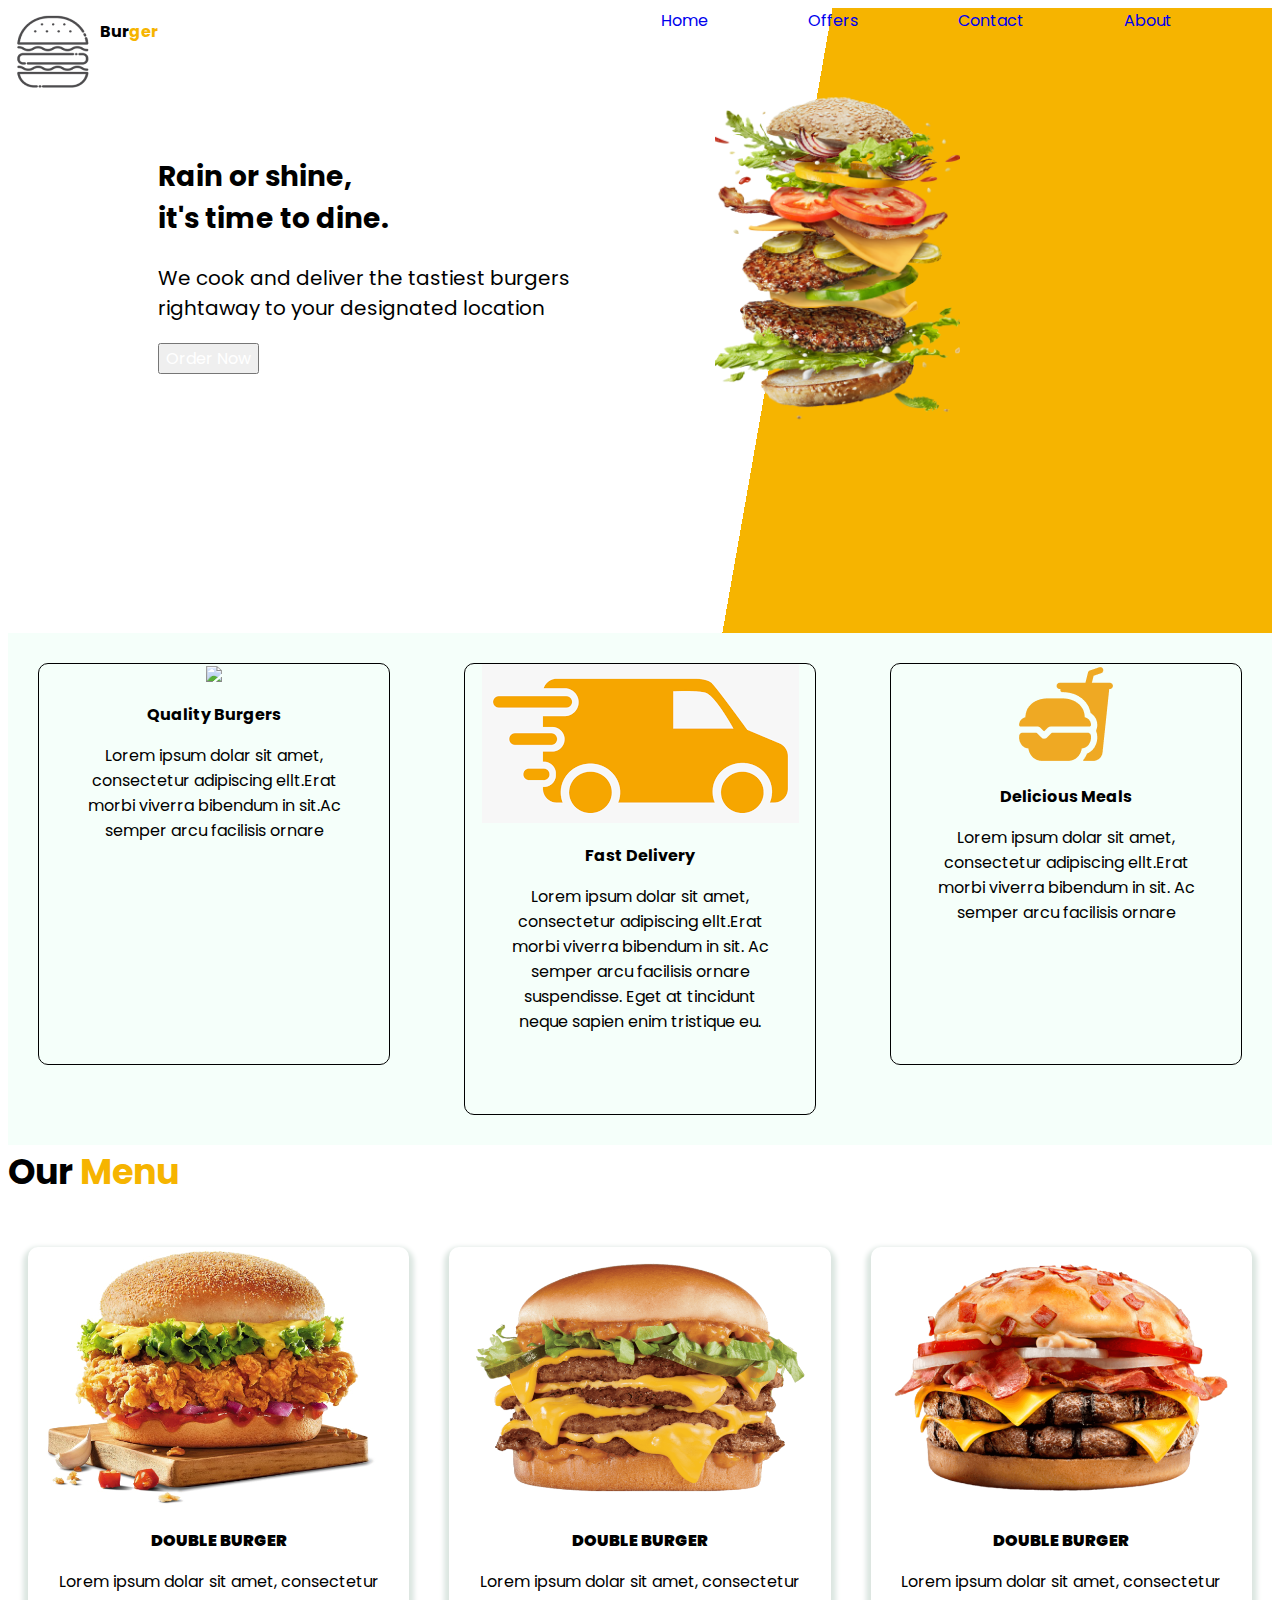
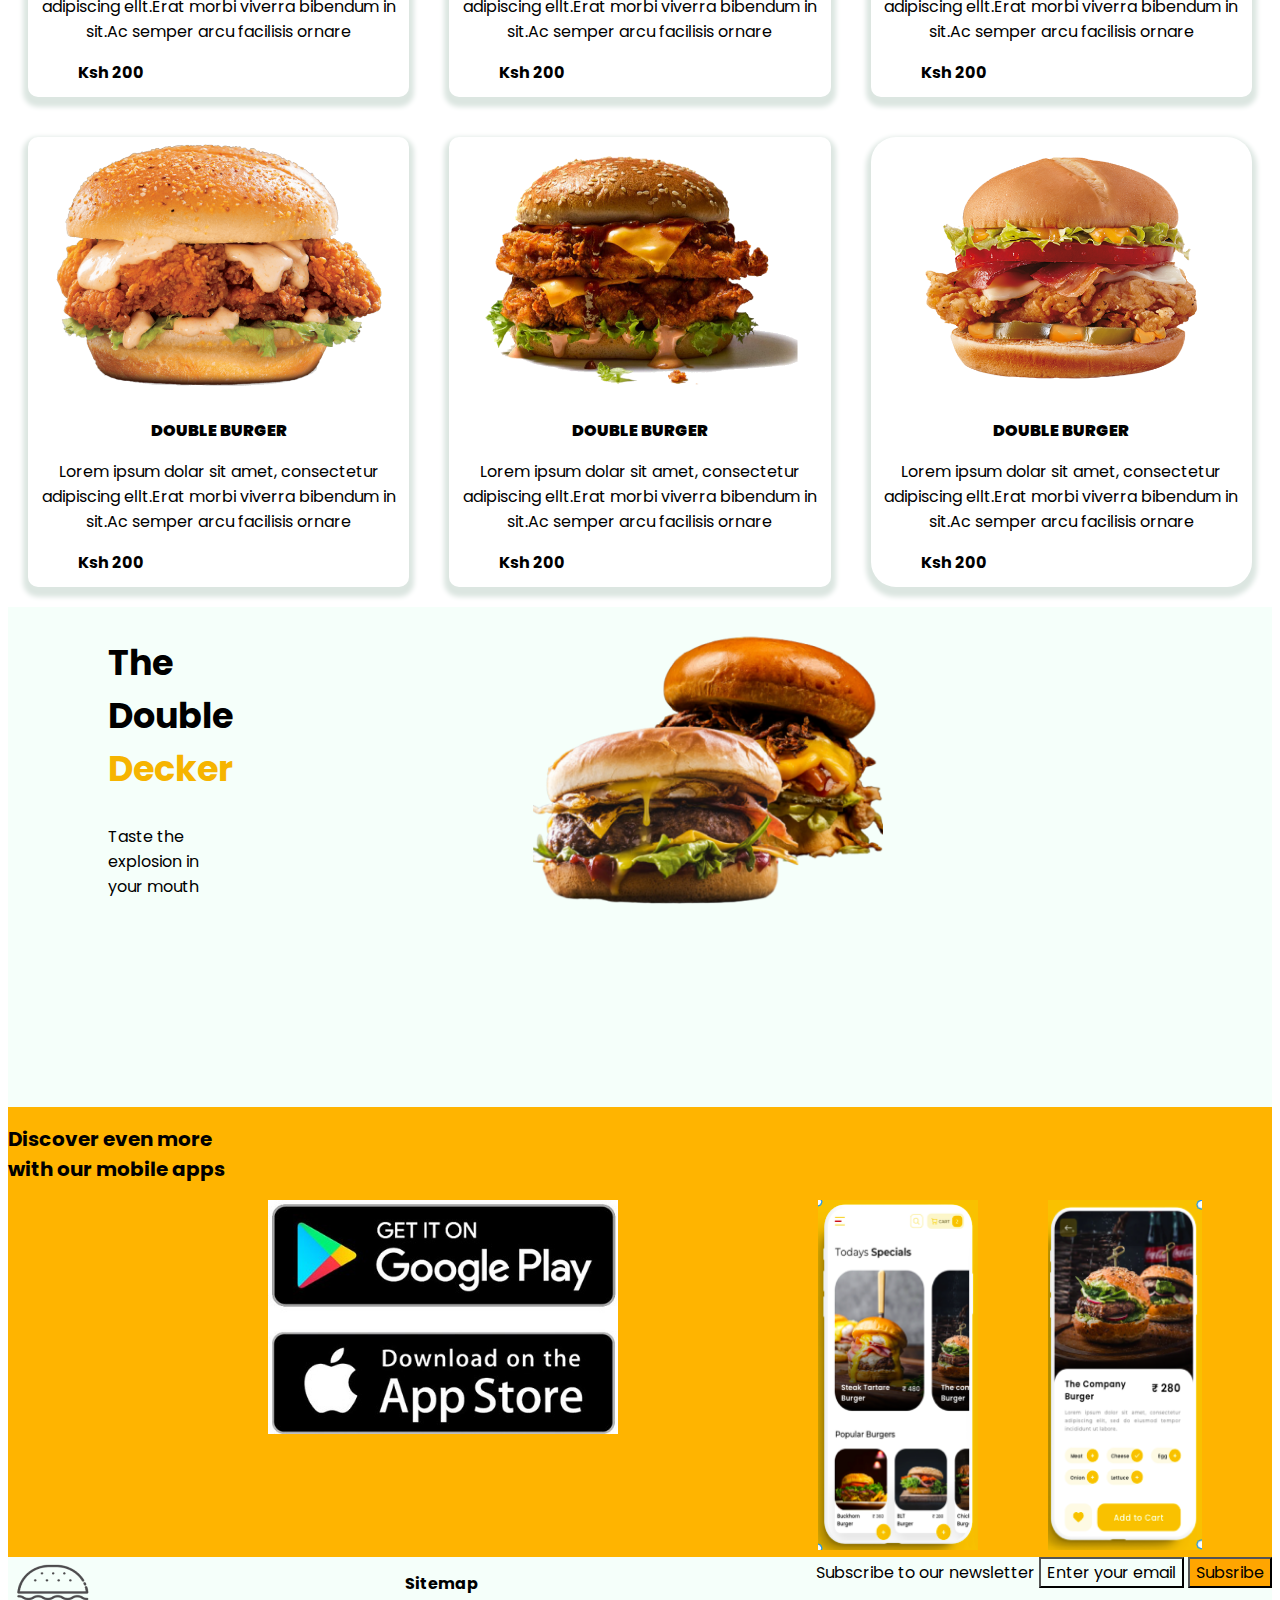
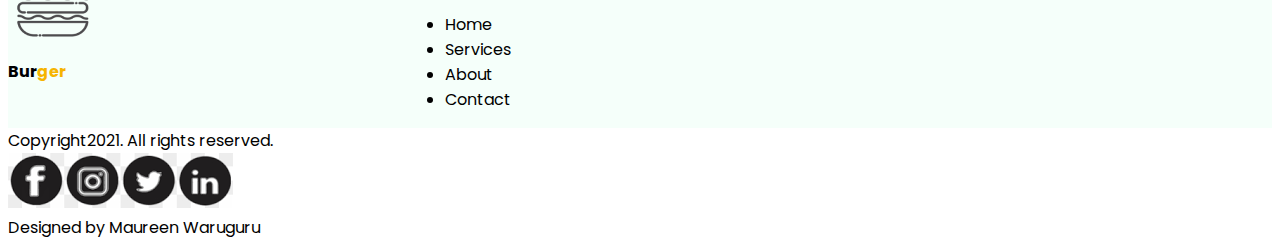
==== commit ef80ac92: ""This changes alignment on service boxes"" ====
--- a/index.html
+++ b/index.html
@@ -1,4 +1,4 @@
-<!DOCTYPE html>
+  <!DOCTYPE html>
 <html lang="en">
 <head>
     <meta charset="UTF-8">
@@ -12,8 +12,7 @@
     <link rel="stylesheet" type="text/css" href="burgerplace.css">
 <div class="logo">
 <img src="logo.png">
-<h1 class="edittext6">Bur<span class=class="edittext6" style="color: #F6B400;">ger</span></h1>
-</h1>
+<h1 class = "edittext5">Bur<span class="edittext5" style="color: #F6B400;">ger</span></i></h1>
 </div>
 <div class="navbar">
             <a href="#">Home</a>
@@ -40,11 +39,6 @@
     </div>
         <!-- second section -->
         <div class="box">
-            <div class="he1">
-            <h2>Our<span style="color: #F6B400;">Menu</span>
-                <h2 class="edittext6"></h2>
-            </h2>
-        </div>
             <div class="box1">
                 <img src="inverted.png"
                 width:50px>
@@ -81,6 +75,10 @@
             </div>
         </div>
         <!-- menu -->
+        <div class="menu10">
+        <div class="he1">
+            <h2 class="edittext">Our<span class="edittext" style="color: #F6B400;"> Menu </span></h2>
+        </div>
         <div class="first3">
             <div id="b1">
                 <img src="SeekPng 2.png">
@@ -91,9 +89,7 @@
                     morbi viverra bibendum in sit.Ac 
                     semper arcu facilisis ornare
                 </p>
-                <div class="desc1">
-                    Ksh 200
-                </div>
+                <div class="desc1"><strong>Ksh  200</strong></div>
                 <div class="desci1">
                 </div>
             </div>
@@ -106,9 +102,7 @@
                 morbi viverra bibendum in sit.Ac 
                 semper arcu facilisis ornare
             </p>
-            <div class="desc1">
-                Ksh 200
-            </div>
+            <div class="desc1"><strong>Ksh  200</strong></div>
             <div class="desci1">
             </div>
         </div>
@@ -121,9 +115,7 @@
                     morbi viverra bibendum in sit.Ac 
                     semper arcu facilisis ornare
             </p>
-            <div class="desc1">
-                Ksh 200
-            </div>
+            <div class="desc1"><strong>Ksh  200</strong></div>
             <div class="desci1">
             </div>
         </div>
@@ -138,9 +130,7 @@
                     morbi viverra bibendum in sit.Ac 
                     semper arcu facilisis ornare
             </p>
-            <div class="desc1">
-                Ksh 200
-            </div>
+            <div class="desc1"><strong>Ksh  200</strong></div>
             <div class="desci1">
             </div>
         </div>
@@ -154,9 +144,7 @@
                     morbi viverra bibendum in sit.Ac 
                     semper arcu facilisis ornare
             </p>
-            <div class="desc1">
-                Ksh 200
-            </div>
+            <div class="desc1"><strong>Ksh  200</strong></div>
             <div class="desci1">
             </div>
         </div>
@@ -169,16 +157,15 @@
                     morbi viverra bibendum in sit.Ac 
                     semper arcu facilisis ornare
             </p>
-            <div class="desc1">
-                Ksh 200
-            </div>
-            <div class="desci1">
-            </div>
-        </div>
-        </div>
+            <div class="desc1"><strong>Ksh  200</strong></div>
+            <div class="desci1">
+            </div>
+        </div>
+        </div>
+    </div>
         <div class="menu2">
             <div class="text5">
-            <h2 class="edittext">The Double<span class="edittext"style="color:#F6B400">Decker</span></h2>
+            <h2 class="edittext">The Double<span class="edittext"style="color:#F6B400"><br>Decker</span></h2>
             <p>
                 Taste the explosion in your mouth
                 
@@ -211,11 +198,11 @@
         <div class="information">
             <div class="logom">
                     <img src="logo.png">
-                    <h2>Bur<span>ger</span></h2>
+                    <h2 class="edittext6">Bur<span class="edittext6" style="color: #F6B400;">ger</span></h2>
                 </div>
-                    <div class=Sitemap>
+                <div class="Sitemap">
                     <h2>Sitemap</h2>
-                    <ul>
+                <ul>
                     <li>Home</li>
                     <li>Services</li>
                     <li>About</li>
@@ -224,15 +211,15 @@
             </div>
             <div class="letter">
                 Subscribe to our newsletter
-                    <button class="l1" style="background-color:inherit;"> Enter your email</button>
-                    <button class="l2" style="background-color: orange;"> Subsribe</button>
-                </a>
+                    <button class="letter1" style="background-color:inherit;">Enter your email</button>
+                    <button class="letter2" style="background-color: orange;">Subsribe</button>
             </div>
         </div>
         <footer>
-            <div class="footer">
-            <div class="copy">
-                <p1>  Copyright2021. All rights reserved.</p1></div>
+                <p1 class="right">  Copyright2021. All rights reserved.</p1>
+                <div class="icn1">
+                    <img src="pict2.png">
+                </div>
                 <div class="name"> Designed by Maureen Waruguru</div>
             </div>       
         </footer>
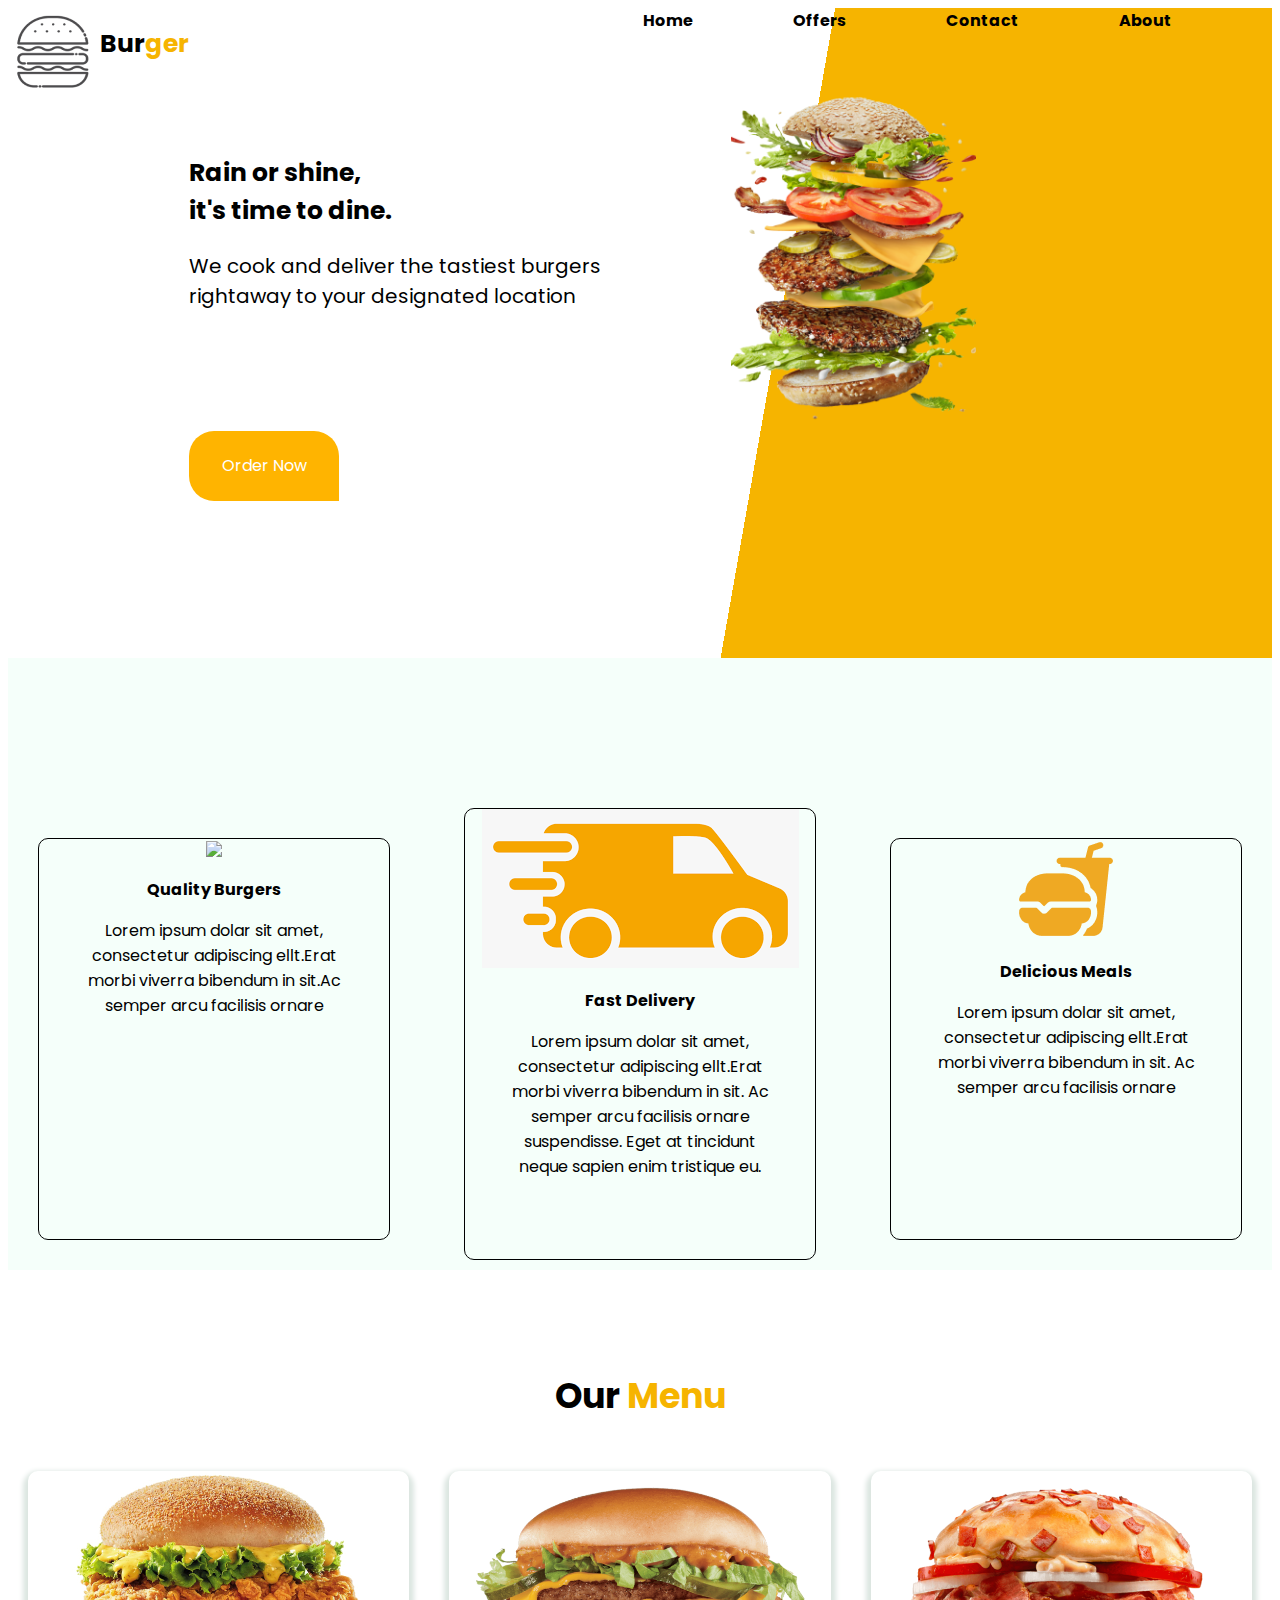
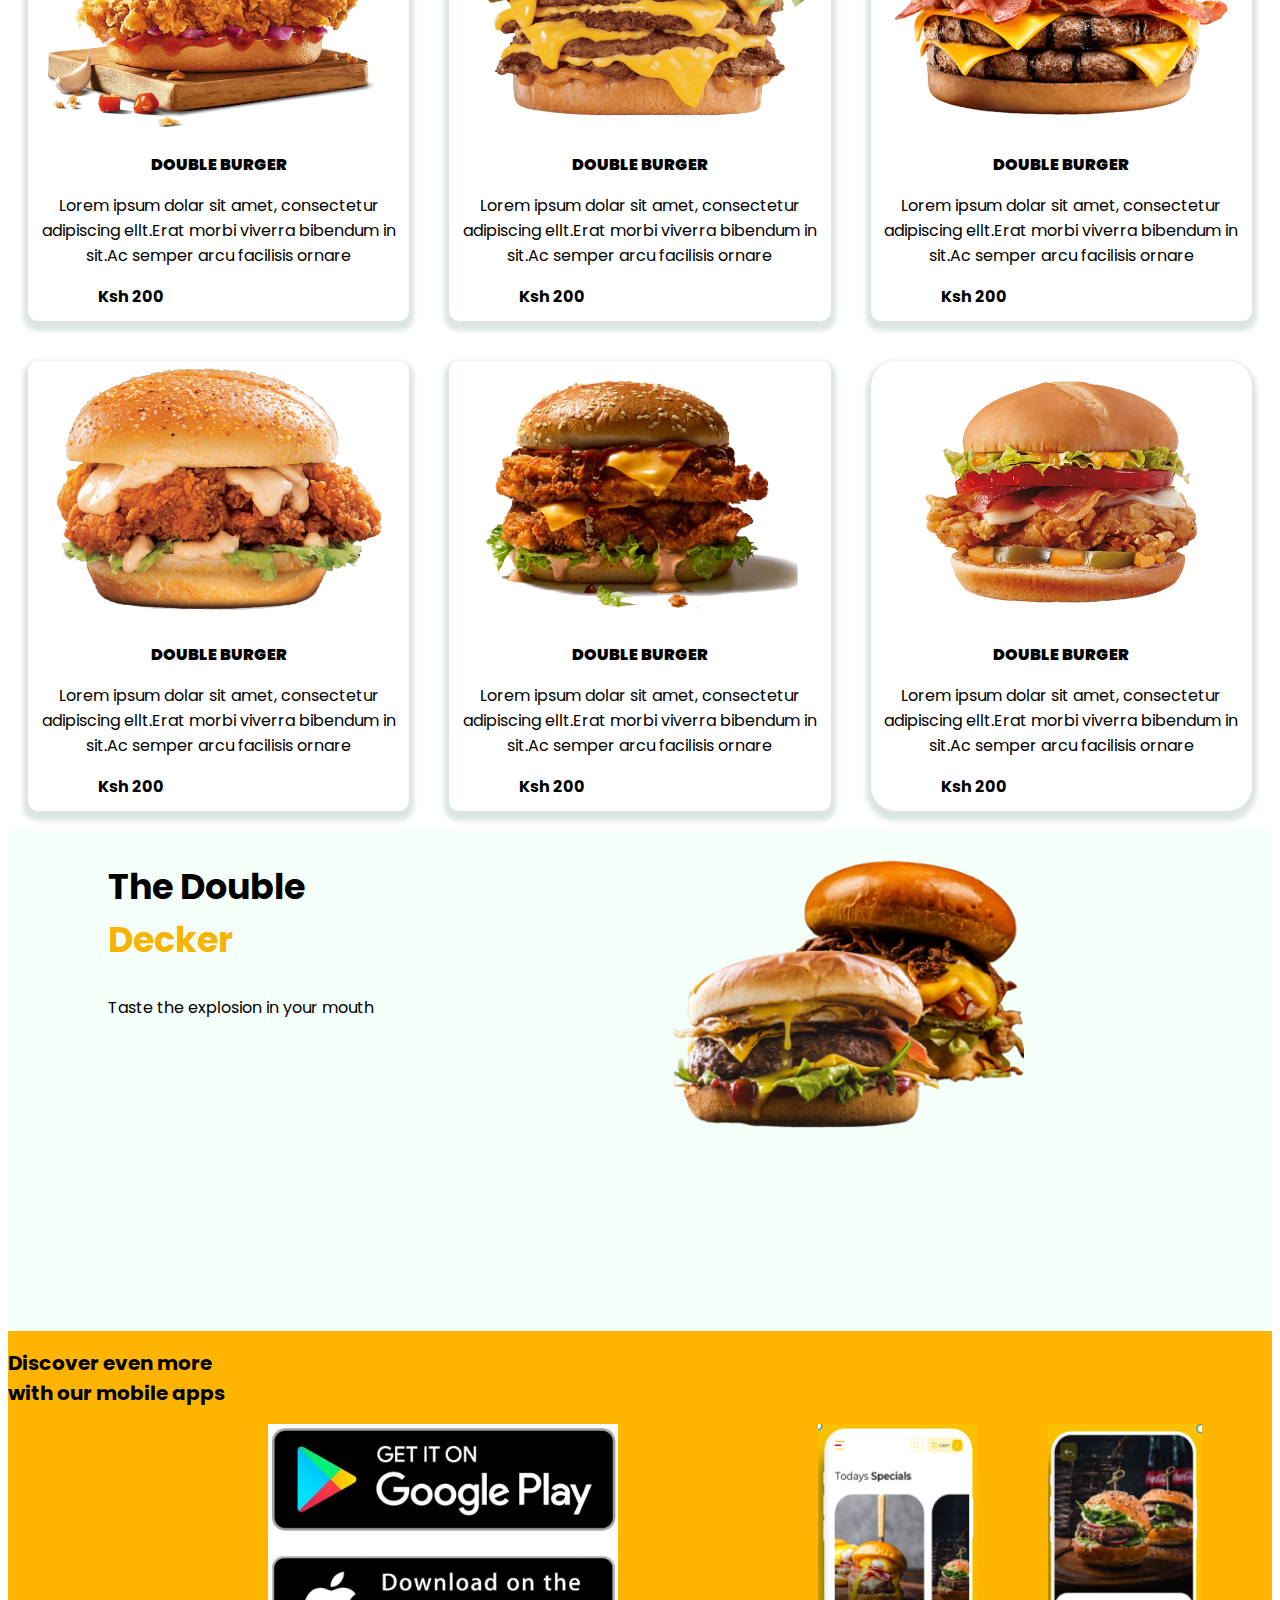
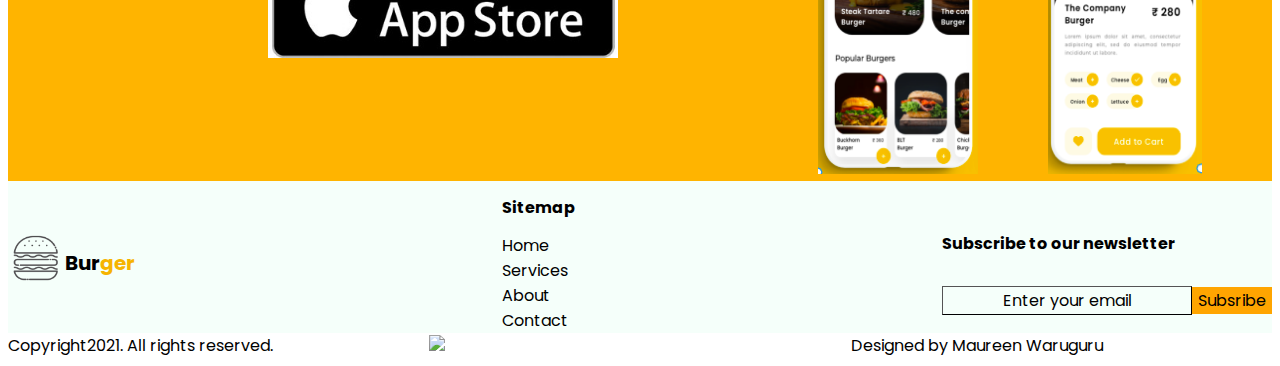
==== commit d10a2dda: "" Adds icons"" ====
--- a/index.html
+++ b/index.html
@@ -1,4 +1,4 @@
-  <!DOCTYPE html>
+<!DOCTYPE html>
 <html lang="en">
 <head>
     <meta charset="UTF-8">
@@ -197,28 +197,29 @@
         </div>
         <div class="information">
             <div class="logom">
-                    <img src="logo.png">
+                    <img src="logo.png"
+                    height= 50px>
                     <h2 class="edittext6">Bur<span class="edittext6" style="color: #F6B400;">ger</span></h2>
                 </div>
                 <div class="Sitemap">
                     <h2>Sitemap</h2>
-                <ul>
                     <li>Home</li>
                     <li>Services</li>
                     <li>About</li>
                     <li>Contact</li>
                 </ul>
             </div>
-            <div class="letter">
-                Subscribe to our newsletter
-                    <button class="letter1" style="background-color:inherit;">Enter your email</button>
-                    <button class="letter2" style="background-color: orange;">Subsribe</button>
+            <div class="let">
+                <strong> Subscribe to our newsletter </strong>
+                <br>
+                    <button class="letter1" style="background-color:inherit;">Enter your email</button><button class="letter2" style="background-color: orange;">Subsribe</button>
             </div>
         </div>
         <footer>
                 <p1 class="right">  Copyright2021. All rights reserved.</p1>
-                <div class="icn1">
-                    <img src="pict2.png">
+                <div class="icon2">
+                    <img src="pct3.jpg"
+                    height=50px>
                 </div>
                 <div class="name"> Designed by Maureen Waruguru</div>
             </div>       
--- a/burgerplace.css
+++ b/burgerplace.css
@@ -2,13 +2,10 @@
 *{
     font-family: 'Poppins', sans-serif;
     font-size: medium;
-    @media screen {
-        min-width: 800pxstaged changes;
-        
-    }
 }
 .color{
     background:linear-gradient(100deg,white 60%,#F6B400 50%);
+    height: 650px;
 }
 .logo{
     float:left;
@@ -21,6 +18,8 @@
 .navbar a{
     margin-right: 100px;
     text-decoration: none;
+    color: black;
+    font-weight: bold;
 }
 .parent{
 display: flex;
@@ -42,11 +41,13 @@
         max-height: 350px;
         max-width: 350px;
 }
-Order1{
+.Order1{
     border-radius: 25px 25px 0px 25px;
     background-color: #FFB400;
-    align-self: flex-end;
     margin-top: 100px;
+    border: transparent;
+    height: 70px;
+    width: 150px;
 }
 .box{
     width:100%;
@@ -57,9 +58,7 @@
     height: auto;
     justify-content: center;
     justify-content: space-between;
-}
-.he1{
-    justify-content: center;
+    padding-top: 150px;
 }
 .box1{
     margin: 30px;
@@ -72,7 +71,6 @@
     border-style: solid;
 }
 .box2{
-    margin: 30px;
     width:350px;
     height:450px;
     align-items: center;
@@ -91,13 +89,25 @@
     border-width: thin;
     border-style: solid;
 }
+.he1{
+    width: 100%;
+    text-align: center;
+    text-decoration-line:none;
+    border-bottom: 4px #FFB400;
+    padding-top:70px;
+    clear: both;
+}
+.menu10{
+    padding-bottom: 150px;
+    clear: both;
+}
 .first3{
     display: flex;
     float:left;
 }
 .desc1{
     float: left;
-    padding-left:50px;
+    padding-left: 70px;
 }
 #b1{
     text-align: center;
@@ -159,7 +169,7 @@
 }
 .menu2{
 background-color: #f5fffa;
-padding-right: 100%;
+width: 100%;
 display: flex;
 height:500px;
 }
@@ -195,20 +205,46 @@
 }
 .information{
     display: flex;
+    margin: auto;
     width:100%;
     justify-content:space-between;
     background-color: #f5fffa;
 }
-.copy{
-    flex-flow: row;
-    justify-content:space-between;
+.logom{
+    display: flex;
+    padding-top: 50px;
+}
+li{
+    list-style-type: none;
+}
+footer{
+    display: flex;
+    background-color: white;
+}
+p1{
+    width: 33.33%;
+}
+ul{
+    position: relative;
+  display:block;
+  text-align:center;
+  margin:0 10px;
+  box-sizing: border-box;
+  text-decoration:none;
+}
+name{
+    width: 33.33%;
+}
+.icon2{
+  width: 33.33%;
+   max-height: 1%;
 }
 .edittext{
     font-size: 35px;
 
 }
 .edittext2{
-    font-size: 28px;
+    font-size: 25px;
 
 }
 .edittext3{
@@ -219,6 +255,22 @@
     font-size:20px;
     text-align: justify;
 }
-.Order1{
-    
+.edittext5{
+    font-size:25px;
+}
+.edittext6{
+    font-size: 20px;
+}
+.let{
+    margin-top: 50px;
+}
+.letter1{
+    width: 250px;
+    border-width: thin;
+    margin-top: 30px;
+}
+.letter2{
+    margin-top: 30px;
+    background-color: #FFB400;
+    border-style: none;
 }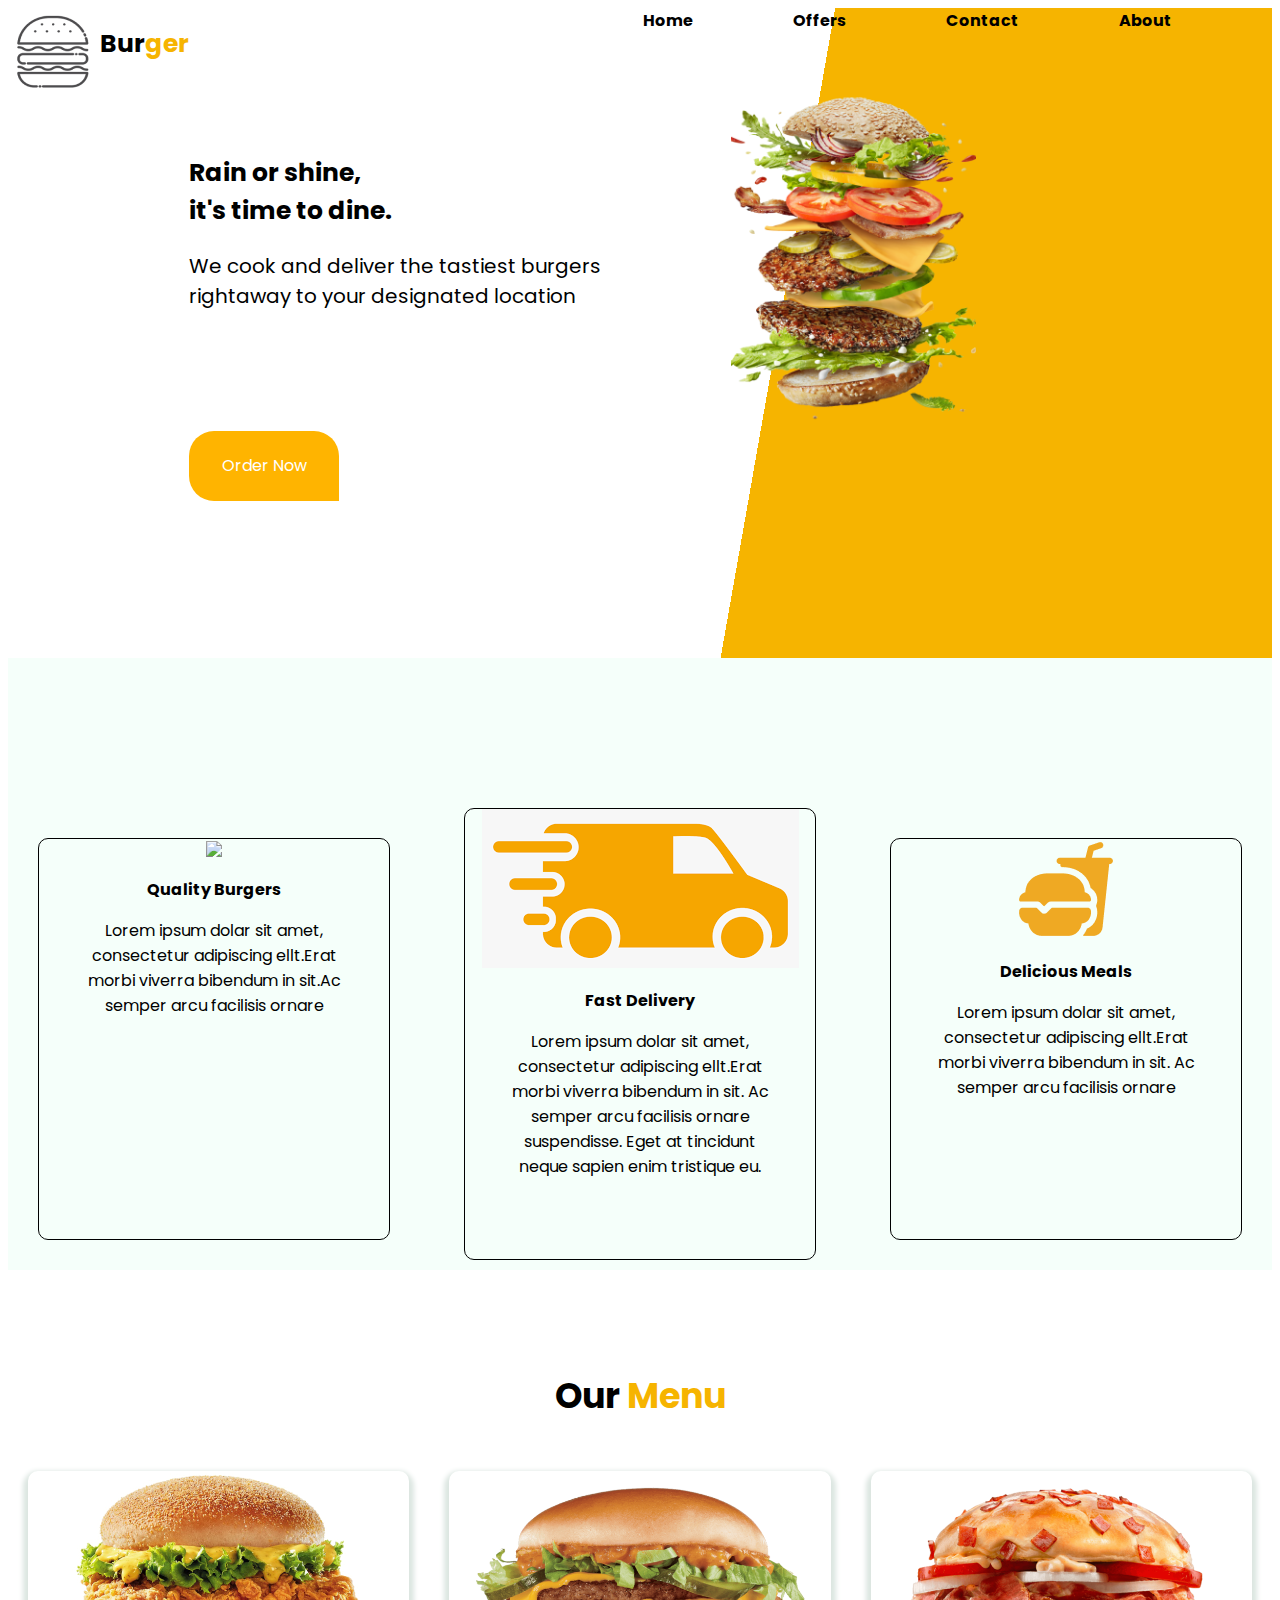
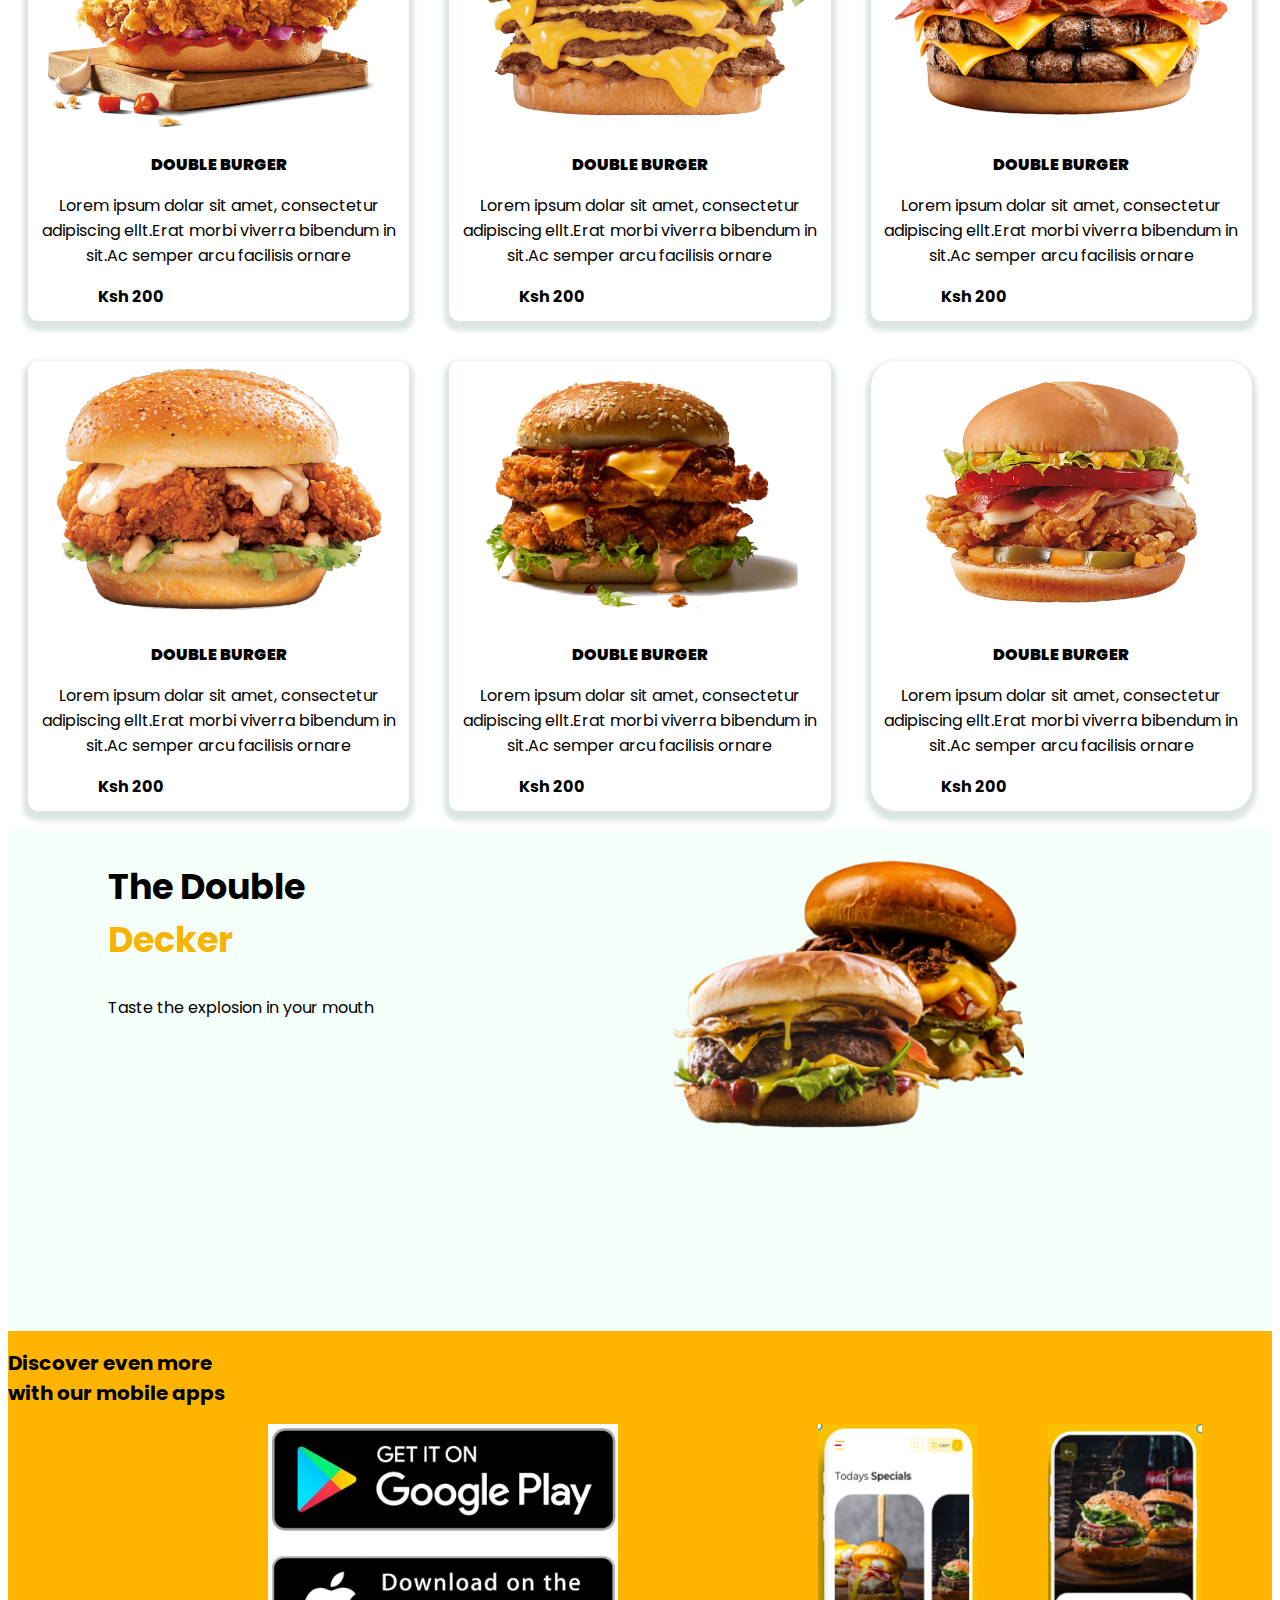
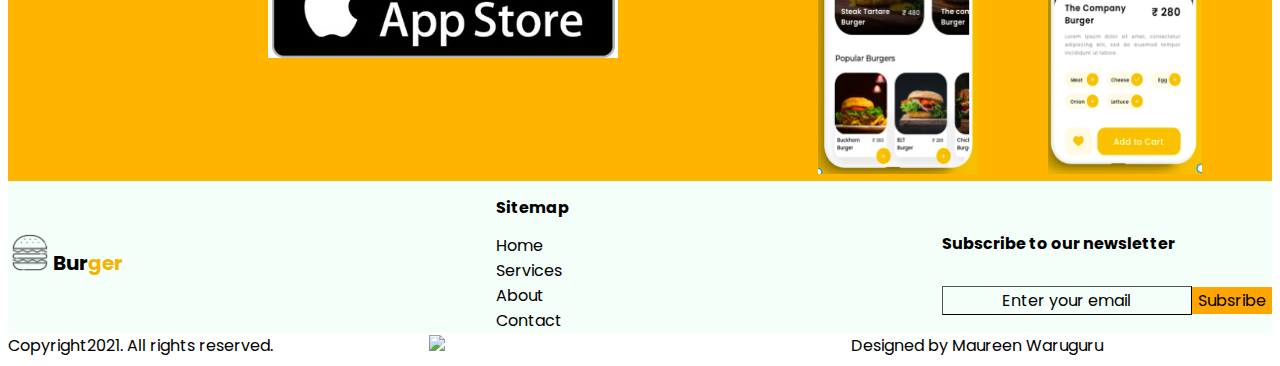
==== commit 58ad6c38: ""add staged changes"" ====
--- a/index.html
+++ b/index.html
@@ -198,7 +198,7 @@
         <div class="information">
             <div class="logom">
                     <img src="logo.png"
-                    height= 50px>
+                    height= 40px>
                     <h2 class="edittext6">Bur<span class="edittext6" style="color: #F6B400;">ger</span></h2>
                 </div>
                 <div class="Sitemap">
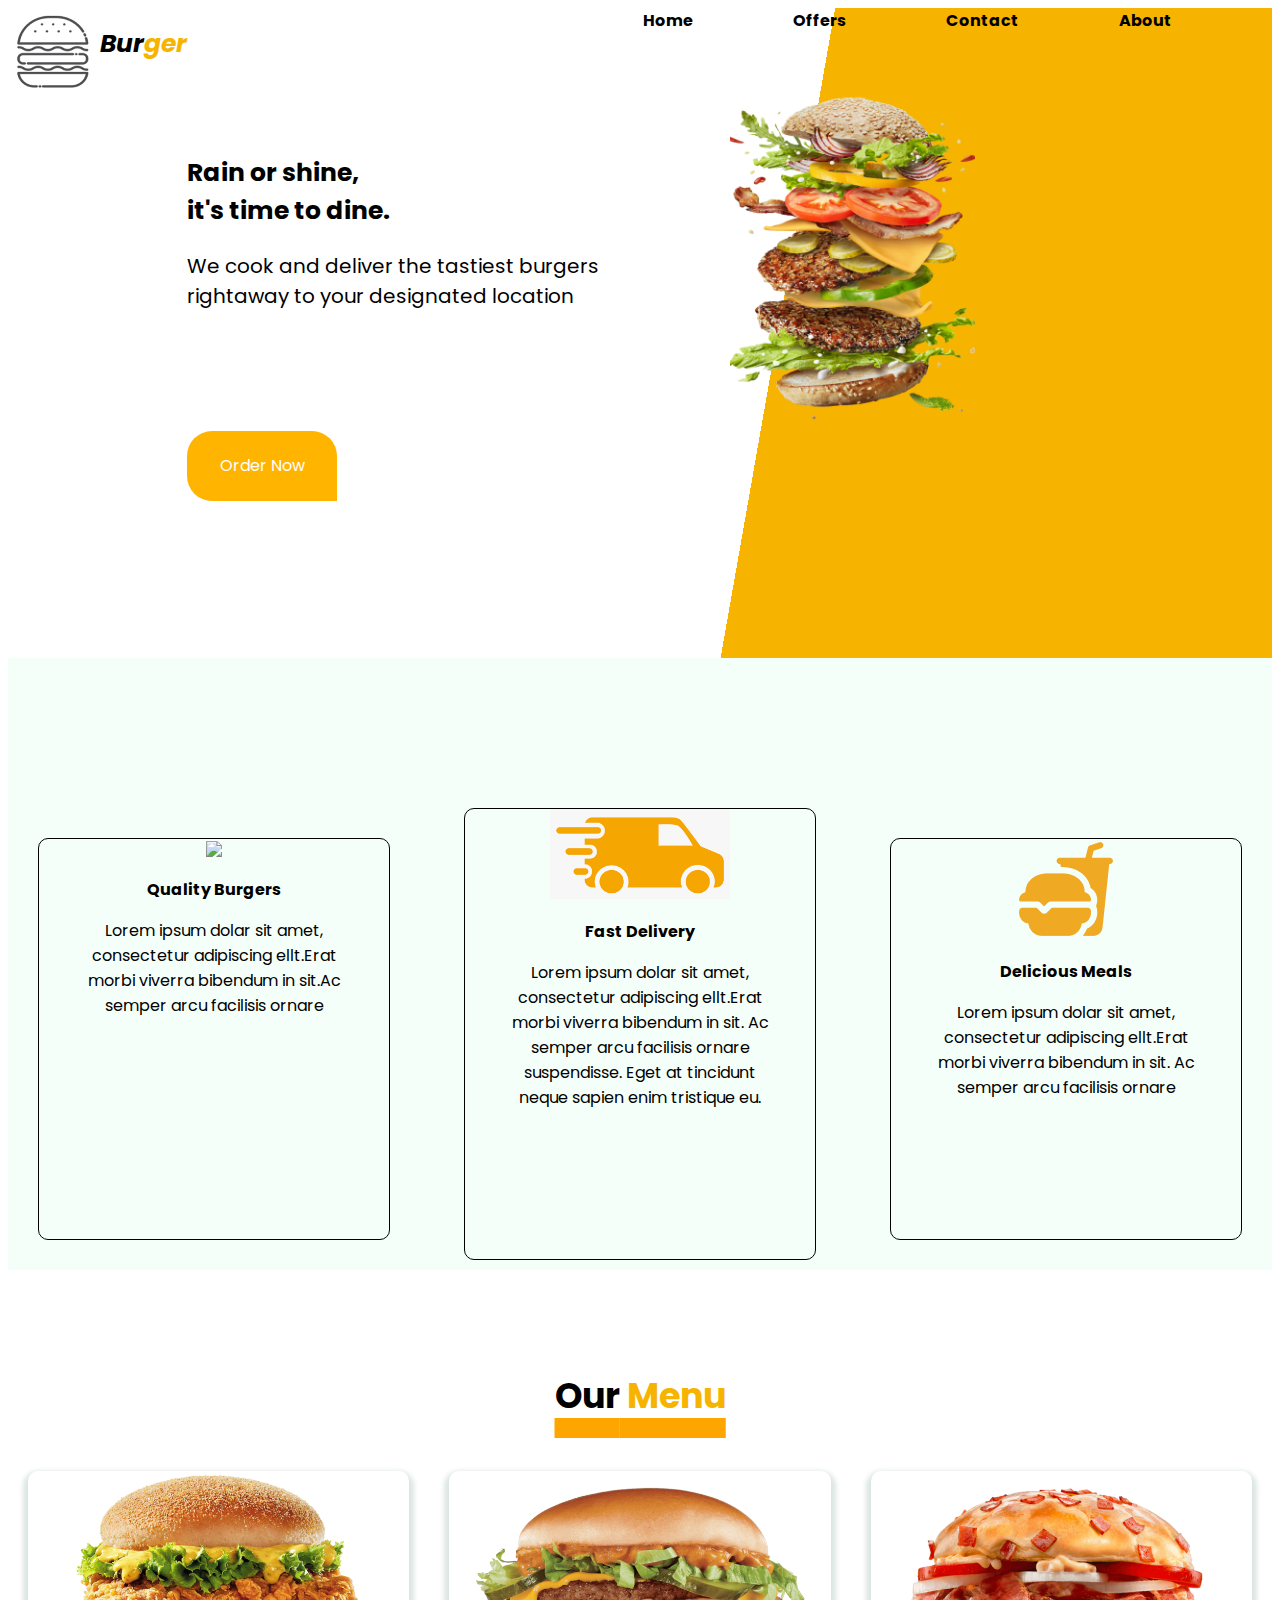
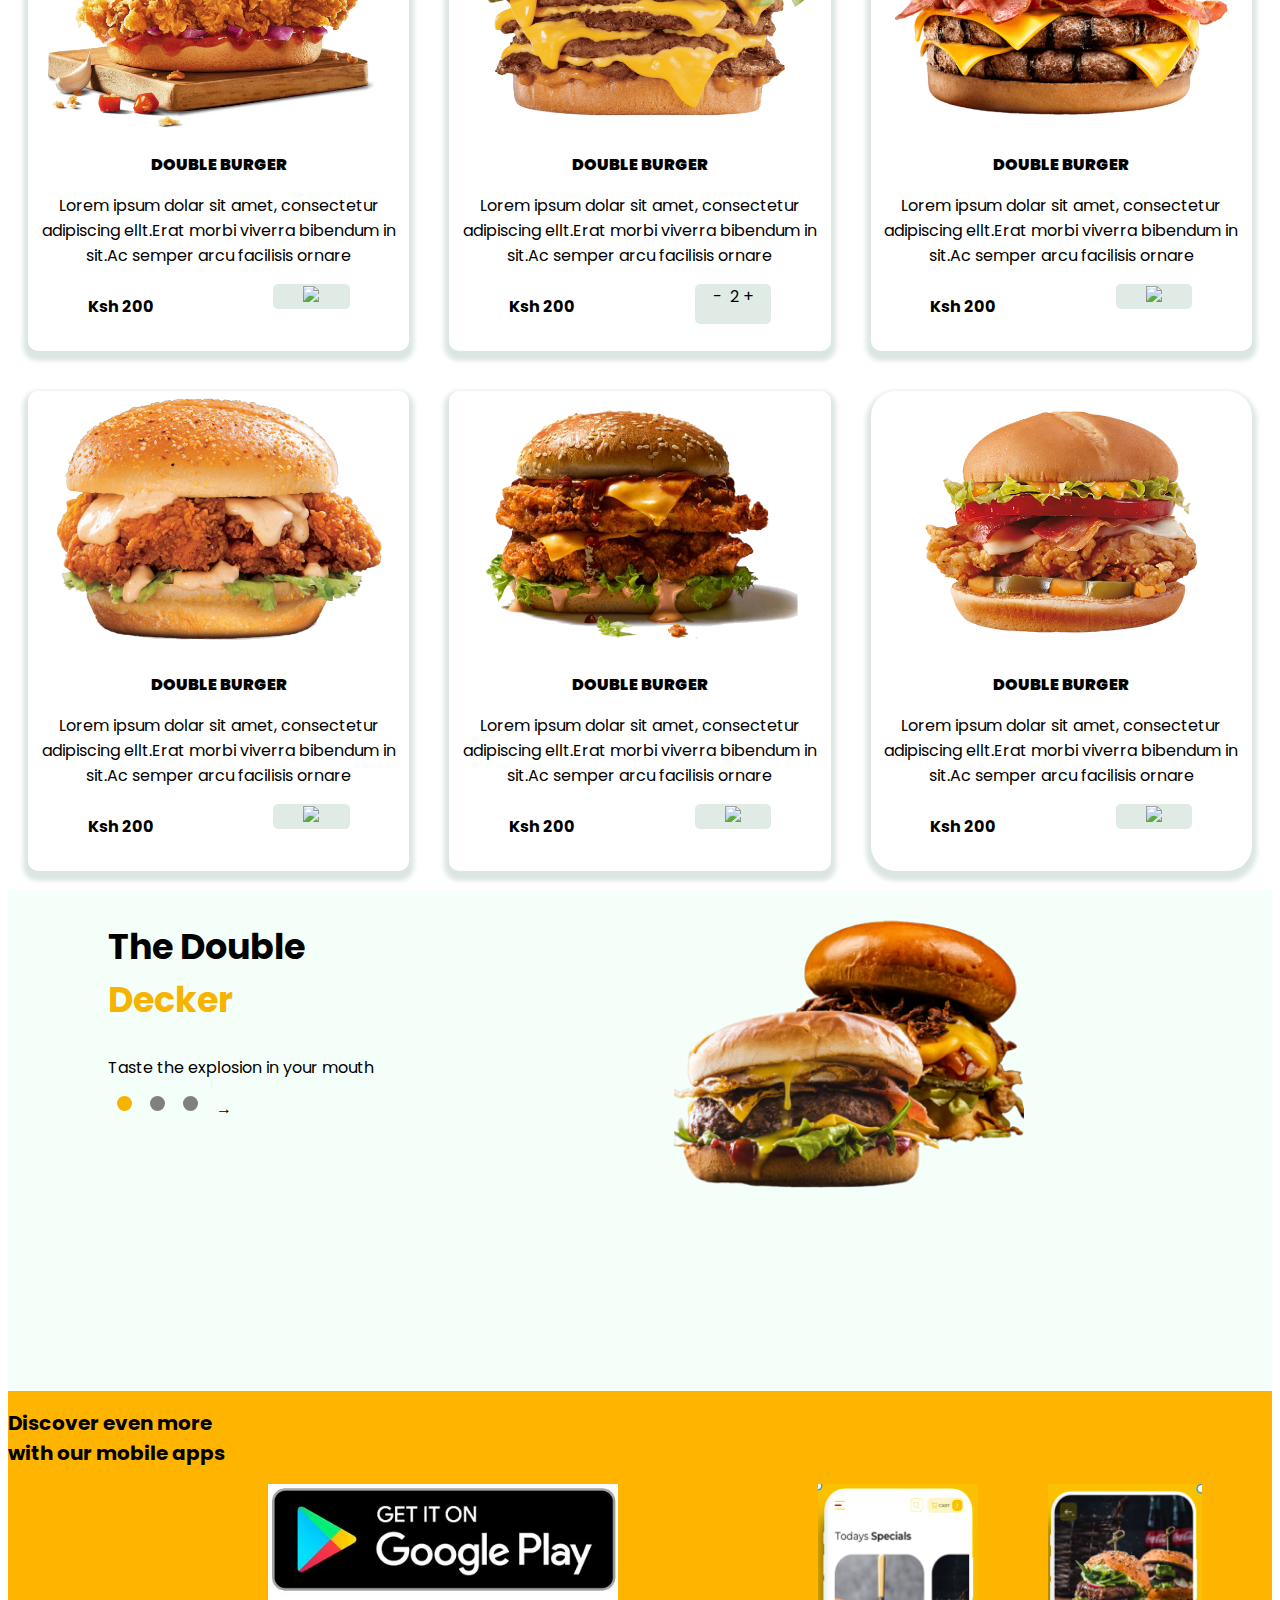
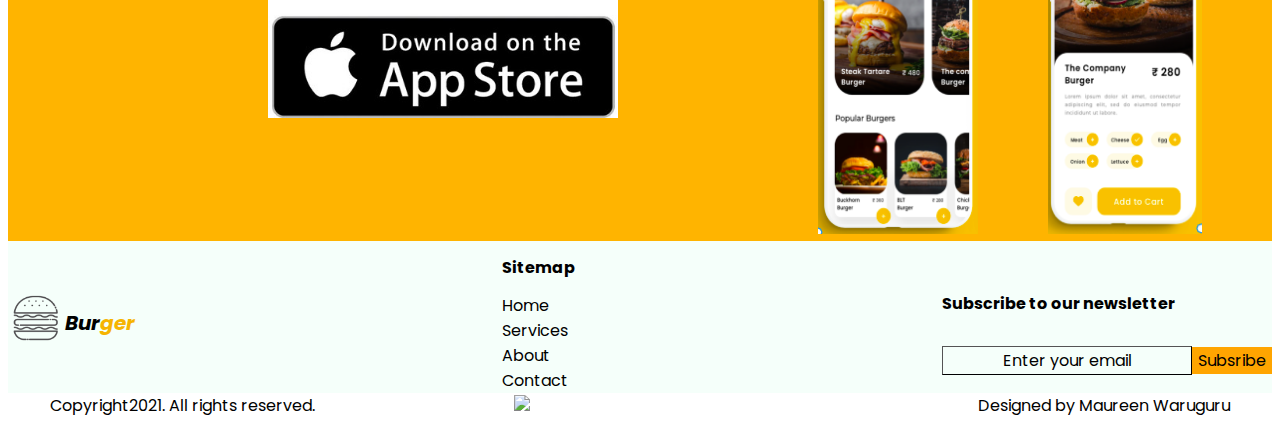
==== commit b0793181: "" Changes on styling"" ====
--- a/index.html
+++ b/index.html
@@ -15,11 +15,16 @@
 <h1 class = "edittext5">Bur<span class="edittext5" style="color: #F6B400;">ger</span></i></h1>
 </div>
 <div class="navbar">
-            <a href="#">Home</a>
+            <a href="#">Home<span style="text-decoration: black"></span></a>
             <a href="#">Offers</a> 
             <a href="#">Contact</a>
             <a href="#">About</a>
-            </div>
+            <!-- </div> -->
+            <div="cart2">
+            <!-- <img src="cart2.jpg"
+                    height=40px>
+                </div> -->
+                </div>
         </header>
         <br>
         <div class="parent">
@@ -52,7 +57,7 @@
             </div>
             <div class="box2">
                 <img src="van.png"
-                max-width:50px>
+                height=90px>
                 <h2>Fast Delivery</h2>
                 <p>
                     Lorem ipsum dolar sit amet,<br>
@@ -89,8 +94,12 @@
                     morbi viverra bibendum in sit.Ac 
                     semper arcu facilisis ornare
                 </p>
+                <div class="flex">
                 <div class="desc1"><strong>Ksh  200</strong></div>
                 <div class="desci1">
+                    <img src="shopping cart.png"
+                    height=40px>
+                </div>
                 </div>
             </div>
         <div id="b2">
@@ -102,8 +111,11 @@
                 morbi viverra bibendum in sit.Ac 
                 semper arcu facilisis ornare
             </p>
-            <div class="desc1"><strong>Ksh  200</strong></div>
-            <div class="desci1">
+            <div class="flex">
+            <div class="desc1"><strong>Ksh  200</strong></div>
+            <div class="desci2">
+                - &nbsp2&nbsp;+
+            </div>
             </div>
         </div>
         <div id="b3">
@@ -115,9 +127,13 @@
                     morbi viverra bibendum in sit.Ac 
                     semper arcu facilisis ornare
             </p>
-            <div class="desc1"><strong>Ksh  200</strong></div>
-            <div class="desci1">
-            </div>
+            <div class="flex">
+            <div class="desc1"><strong>Ksh  200</strong></div>
+            <div class="desci1">
+                <img src="shopping cart.png"
+                height=40px>
+            </div>
+        </div>
         </div>
         </div>
         <div class="last3">
@@ -130,9 +146,13 @@
                     morbi viverra bibendum in sit.Ac 
                     semper arcu facilisis ornare
             </p>
-            <div class="desc1"><strong>Ksh  200</strong></div>
-            <div class="desci1">
-            </div>
+            <div class="flex">
+            <div class="desc1"><strong>Ksh  200</strong></div>
+            <div class="desci1">
+                <img src="shopping cart.png"
+                height=40px>
+            </div>
+        </div>
         </div>
         <div id="b5">
             <!-- double decker -->
@@ -144,9 +164,13 @@
                     morbi viverra bibendum in sit.Ac 
                     semper arcu facilisis ornare
             </p>
-            <div class="desc1"><strong>Ksh  200</strong></div>
-            <div class="desci1">
-            </div>
+            <div class="flex">
+            <div class="desc1"><strong>Ksh  200</strong></div>
+            <div class="desci1">
+                <img src="shopping cart.png"
+                height=40px>
+            </div>
+        </div>
         </div>
         <div id="b6">
             <img src="SeekPng 6.png">
@@ -157,19 +181,29 @@
                     morbi viverra bibendum in sit.Ac 
                     semper arcu facilisis ornare
             </p>
-            <div class="desc1"><strong>Ksh  200</strong></div>
-            <div class="desci1">
-            </div>
+            <div class="flex">
+            <div class="desc1"><strong>Ksh  200</strong></div>
+            <div class="desci1">
+                <img src="shopping cart.png"
+                height=40px>
+            </div>
+        </div>
         </div>
         </div>
     </div>
         <div class="menu2">
             <div class="text5">
-            <h2 class="edittext">The Double<span class="edittext"style="color:#F6B400"><br>Decker</span></h2>
+            <h2 class="edittext7">The Double<span class="edittext7"style="color:#F6B400"><br>Decker</span></h2>
             <p>
                 Taste the explosion in your mouth
                 
             </p>
+            <div class="shapes">
+                <div class="circle1"></div>
+                <div class="circle2"></div>
+                <div class="circle3"></div>
+                <div class="arrow">&#8594;</div>
+            </div>
         </div>
             <div class="dburg">
             <img src="double burger.png">
@@ -198,7 +232,7 @@
         <div class="information">
             <div class="logom">
                     <img src="logo.png"
-                    height= 40px>
+                    height= 50px>
                     <h2 class="edittext6">Bur<span class="edittext6" style="color: #F6B400;">ger</span></h2>
                 </div>
                 <div class="Sitemap">
--- a/burgerplace.css
+++ b/burgerplace.css
@@ -21,6 +21,10 @@
     color: black;
     font-weight: bold;
 }
+/* .cart2{
+    float:right;
+    max-width: 10px;
+} */
 .parent{
 display: flex;
 height: 600px;
@@ -98,16 +102,38 @@
     clear: both;
 }
 .menu10{
-    padding-bottom: 150px;
+    padding-bottom: 200px;
     clear: both;
 }
 .first3{
     display: flex;
     float:left;
+}
+.flex{
+    display: flex;
+    justify-content: space-around
 }
 .desc1{
     float: left;
-    padding-left: 70px;
+    padding-top: 10px;
+}
+.desci1{
+    float: right;
+    width: 20%;
+    border-radius: 5px;
+    box-sizing: border-box;
+    background-color: #e1ebe6;
+    margin-bottom:30px;
+}
+.desci2{
+    float: right;
+    width: 20%;
+    border-radius: 5px;
+    box-sizing: border-box;
+    background-color: #e1ebe6;
+    margin-bottom:30px;
+    height: 40px;
+    text-align: center;
 }
 #b1{
     text-align: center;
@@ -117,6 +143,7 @@
     align-items: center;
     border-radius: 10px;
     box-shadow: 0px 5px 5px 5px #dce6e1; 
+    padding-bottom: 30px;
 }
 #b2{
     text-align: center;
@@ -126,6 +153,7 @@
     align-items: center;
     border-radius: 10px;
     box-shadow: 0px 5px 5px 5px #dce6e1; 
+    padding-bottom: 30px;
 }
 #b3{
     text-align: center;
@@ -135,6 +163,7 @@
     align-items: center;
     border-radius: 10px;
     box-shadow: 0px 5px 5px 5px #dce6e1; 
+    padding-bottom: 30px;
 }
 .last3{
     display: flex;
@@ -148,6 +177,7 @@
     align-items: center;
     border-radius: 10px;
     box-shadow: 0px 5px 5px 5px #dce6e1; 
+    padding-bottom: 30px;
 }
 #b5{
     text-align: center;
@@ -157,6 +187,7 @@
     align-items: center;
     border-radius: 10px;
     box-shadow: 0px 5px 5px 5px #dce6e1; 
+    padding-bottom: 30px;
 }
 #b6{
     text-align: center;
@@ -166,12 +197,37 @@
     align-items: center;
     border-radius: 25px;
     box-shadow: 0px 5px 5px 5px #dce6e1; 
+    padding-bottom: 30px;
 }
 .menu2{
 background-color: #f5fffa;
 width: 100%;
 display: flex;
 height:500px;
+clear: both;
+}
+.shapes{
+    display:flex;
+    width: 50%;
+    justify-content: space-around;
+}
+.circle1{
+    background: #F6B400;
+    border-radius:50%;
+    width: 15px;
+    height: 15px;
+}
+.circle2{
+    border-radius:50%;
+    background-color: gray;
+    width: 15px;
+    height: 15px;
+}
+.circle3{
+    border-radius:50%;
+    background-color: gray;
+    width: 15px;
+    height: 15px;
 }
 .text5{
     display: block;
@@ -187,9 +243,6 @@
     background-color: #FFB400;
     float:left;
     width: 100%;
-}
-.text1{
-    width:100%;
 }
 .photos{
     float:right;
@@ -220,6 +273,7 @@
 footer{
     display: flex;
     background-color: white;
+    justify-content: space-evenly;
 }
 p1{
     width: 33.33%;
@@ -241,6 +295,9 @@
 }
 .edittext{
     font-size: 35px;
+    text-decoration: underline orange;
+    text-decoration-thickness: 20px;
+    tx
 
 }
 .edittext2{
@@ -257,9 +314,14 @@
 }
 .edittext5{
     font-size:25px;
+    font-style: italic;
 }
 .edittext6{
     font-size: 20px;
+    font-style: italic;
+}
+.edittext7{
+    font-size: 35px;
 }
 .let{
     margin-top: 50px;
